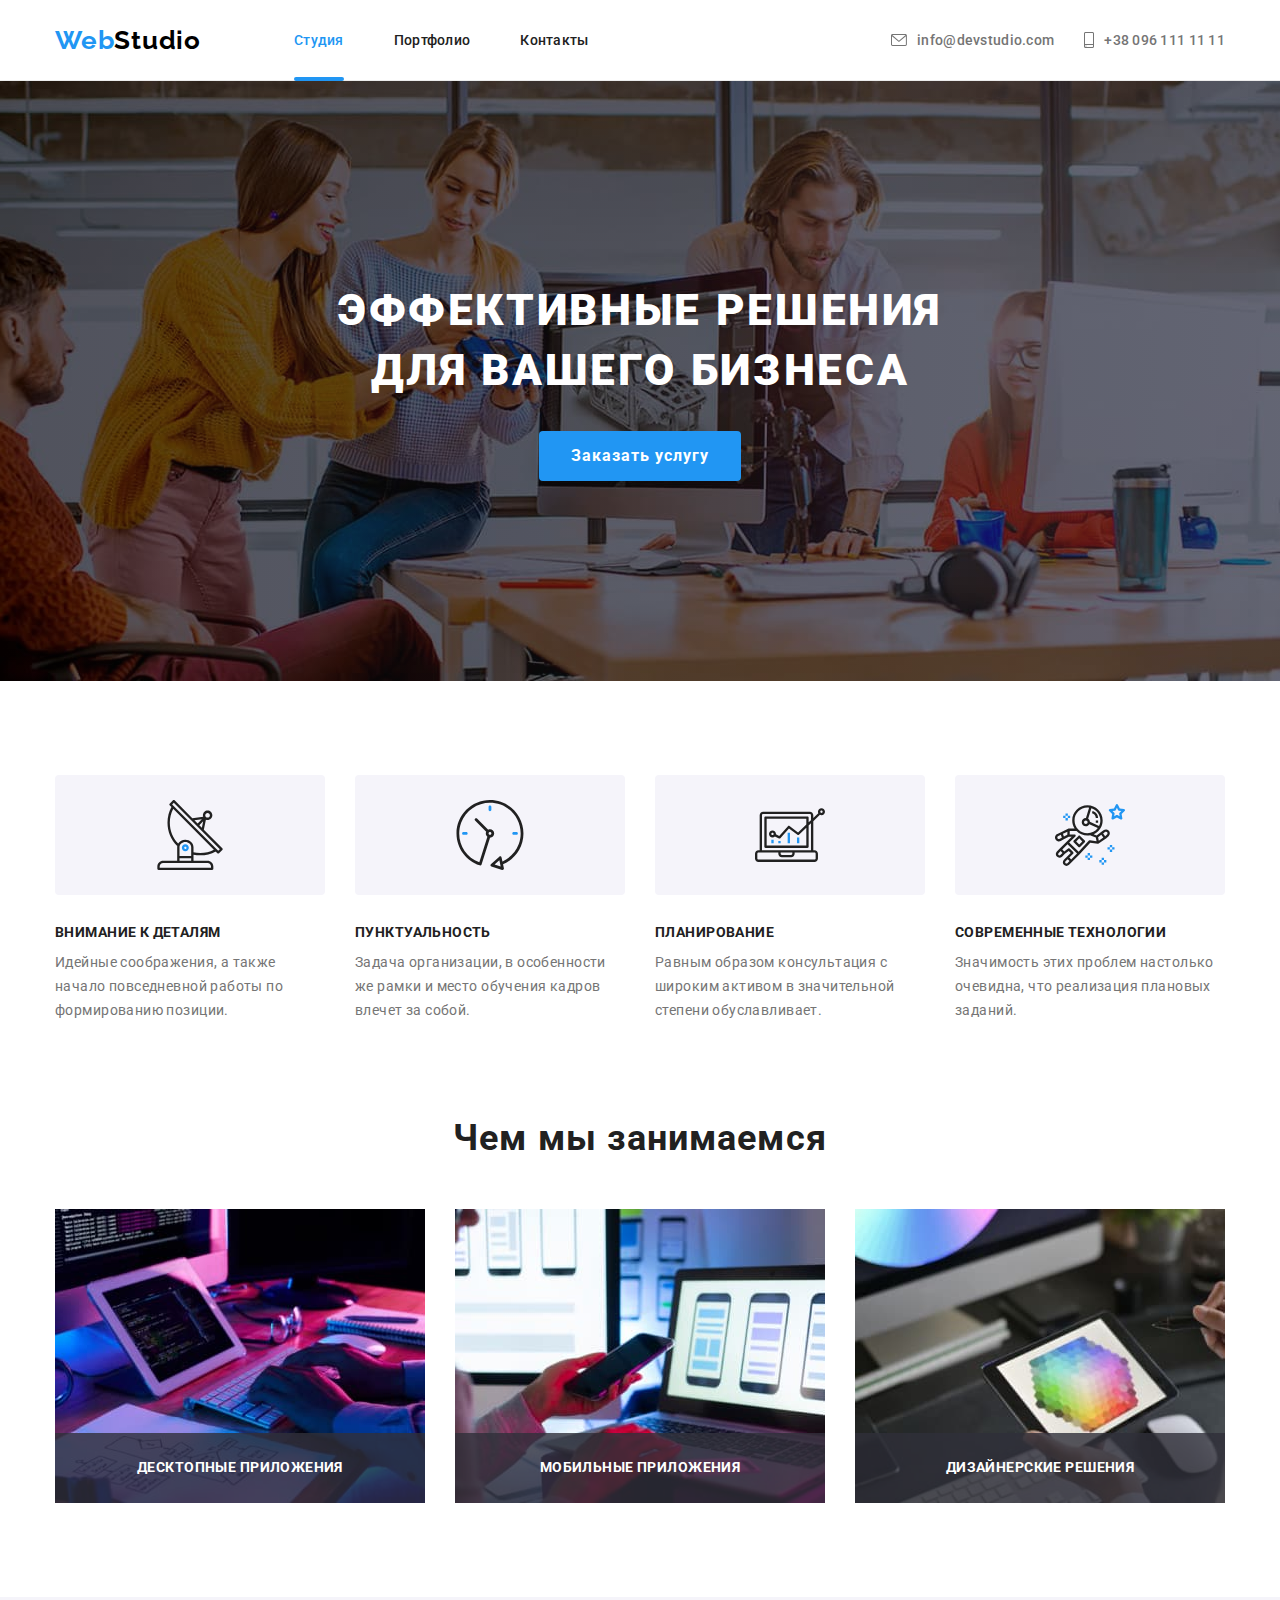
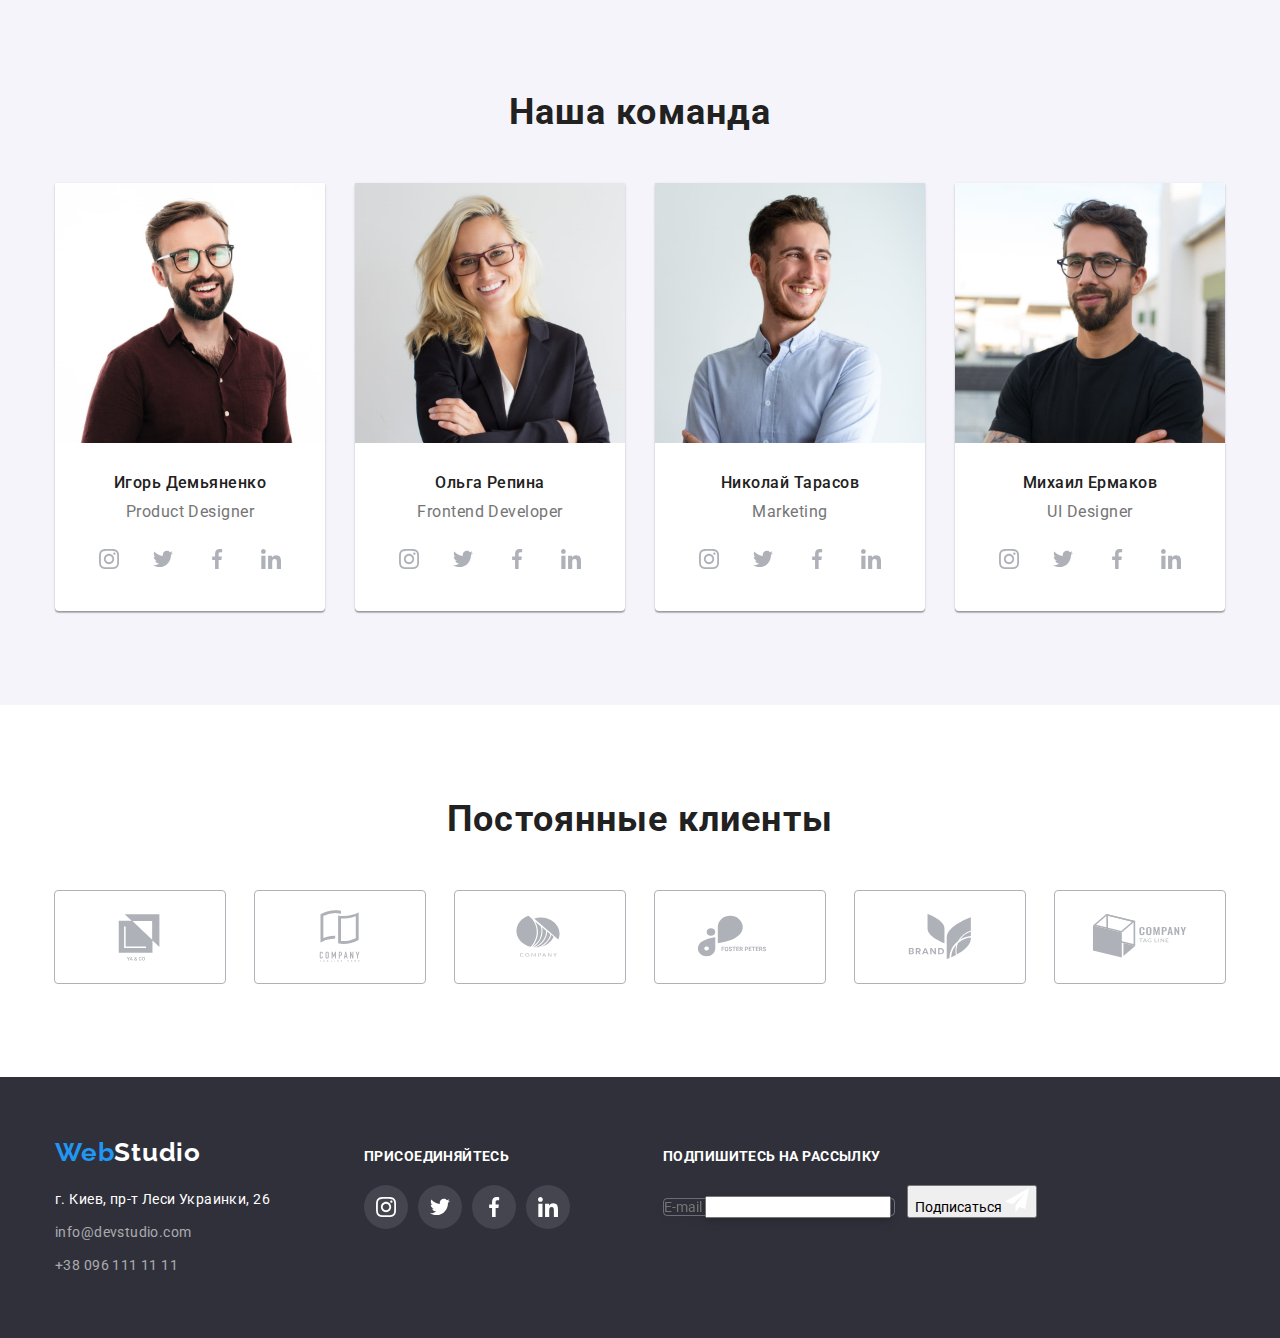
==== index.html @ fa94c060 "modal form 1" ====
<!DOCTYPE html>
<html lang="ru">
<head>
    <meta charset="UTF-8">
    <meta http-equiv="X-UA-Compatible" content="IE=edge">
    <meta name="viewport" content="width=device-width, initial-scale=1.0">
    <!-- Сначала нормализатор -->
    <link rel="stylesheet" href="https://cdnjs.cloudflare.com/ajax/libs/modern-normalize/1.0.0/modern-normalize.min.css" />
    <link rel="preconnect" href="https://fonts.googleapis.com">
    <link rel="preconnect" href="https://fonts.gstatic.com" crossorigin>
    <link href="https://fonts.googleapis.com/css2?family=Raleway:wght@700&family=Roboto:wght@400;500;700;900&display=swap"
        rel="stylesheet">
    <link rel="stylesheet" href="./css/styles.css">
    <title> Web studio</title>
</head>
<body>
    <!--шапка сайта-->
    <header class="header" >
        <div class="container">
        <nav class="site-nav">
            <a href="./index.html" class="logo"
            target="_blank" rel="noopener noreferrer">
                <span class="accent">Web</span>Studio
            </a>

            <ul class="nav-list">
                <li class="item">
                    <a href="./index.html" class="link current">Студия</a>
                </li>
                <li class="item">
                    <a  href="./portfolio.html" class="link">Портфолио</a>
                </li>
                <li class="item">
                    <a  href="" class="link">Контакты</a>
                </li>
            </ul>
        </nav>

        <ul class="nav-address">
            <li class="nav-address-item">
                <svg class="nav-address-icon" width="16" height="12">
                    <use href="./images/symbol-defs.svg#icon-envelope"></use>
                </svg>
                <a href="mailto:info@devstudio.com" class="link envelope ">
                    
                    info@devstudio.com</a>
            </li> 
            <li class="nav-address-item ">
                <svg class="nav-address-icon" width="10" height="16">
                    <use href="./images/symbol-defs.svg#icon-smartphone"></use>
                </svg>
                <a href="tel:+380961111111" class="link smartphone">
                    
                    +38 096 111 11 11</a>
            </li>
        </ul>
        </div>

    </header>
    <main>
        <!-- Герой -->
        <section class="hero">
            <div class="container">
              <h1 class="hero-title">Эффективные решения для вашего бизнеса</h1>
              <button class="btn " data-modal-open type="button" >Заказать услугу</button>
              
            </div>
        </section>
        <!-- Преимущества section Features-->
        <section class="section">
            <div class="container">
            <h2 class="hidden">Особенности</h2>
            <ul class="feature-list ">
                <li class="feature-item">
                    <div class="feature-item-rectangle">
                        <svg class="feature-item-icon" width="70" height="70">
                            <use   href="./images/symbol-defs.svg#icon-antenna"></use>
                        </svg>
                    </div>
                    <h3 class="title">Внимание к деталям</h3>
                    <p  class="text">Идейные соображения, а также начало повседневной работы по формированию позиции.</p>
                </li>
                <li class="feature-item">
                    <div class="feature-item-rectangle">
                        <svg class="feature-item-icon" width="70" height="70">
                        <use href="./images/symbol-defs.svg#icon-clock"></use>
                    </svg>
                    </div>
                    <h3 class="title">Пунктуальность</h3>
                    <p class="text">Задача организации, в особенности же рамки и место обучения кадров влечет за собой.</p>
                </li>
                <li class="feature-item">
                    <div class="feature-item-rectangle">
                        <svg class="feature-item-icon" width="70" height="70">
                        <use href="./images/symbol-defs.svg#icon-diagram"></use>
                    </svg>
                    </div>
                    <h3 class="title">Планирование</h3>
                    <p class="text">Равным образом консультация с широким активом в значительной степени обуславливает.</p>
                </li>
                <li class="feature-item">
                    <div class="feature-item-rectangle">
                        <svg class="feature-item-icon" width="70" height="70">
                        <use href="./images/symbol-defs.svg#icon-astronaut"></use>
                    </svg>
                    </div>
                    <h3 class="title">Современные технологии</h3>
                    <p class="text">Значимость этих проблем настолько очевидна, что реализация плановых заданий.</p>
                </li>
            </ul>
            </div>
           </section> 

        <section class="section projects">
            <div class="container">
            <h2 class="section-title">Чем мы занимаемся</h2>
            <ul class="projects-list">
                
                <li class="projects-item">
                    <div class="thumb">

                        <img 
                        src="./images/desk-office.jpg"
                        width="370"
                        height="294"
                        alt="Программист, работающий за своим компьютером">
                        <p class="label">Десктопные приложения</p>
                    </div>
                </li>
                <li class="projects-item">
                    <div class="thumb">
                        <img 
                        src="./images/web-ui-designers.jpg" 
                        width="370" 
                        height="294"
                        alt="Разработка интерфейся для мобильных телефонов">
                        <p class="label">Мобильные приложения</p>
                    </div>
                </li>
                <li class="projects-item">
                    <div class="thumb">
                        <img 
                        src="./images/graphic-tablet.jpg" 
                        width="370" 
                        height="294"
                        alt="Веб дизайнер с графическим планшетом">
                        <p class="label">Дизайнерские решения</p>
                    </div>

                </li>
            </ul>
            </div>
        </section>
        <!--Команда section Team-->
        <section class="section-team section">
            <div class="container">
            <h2 class="section-title">Наша команда</h2>
            <ul class="team-list">
                <li class="team-card">
                    <img 
                    class="card-img"
                    src="./images/product-designer.jpg" 
                    width="270" 
                    alt="Игорь Демьяненко Product Designer">
                    <div class="card-description">
                        <h3 class="card-name">Игорь Демьяненко</h3>
                        <p class="text" lang="en">Product Designer</p>
                        <ul class="team-social-list">
                            <li class="team-social-item">
                                <a class="team-social-link" href="">
                                    <svg class="team-social-icon" width="20" height="20">
                                        <use href="./images/symbol-defs.svg#icon-instagram"></use>
                                    </svg>
                                </a>
                            </li>
                            <li class="team-social-item">
                                <a class="team-social-link" href="">
                                    <svg class="team-social-icon" width="20" height="20">
                                        <use href="./images/symbol-defs.svg#icon-twitter"></use>
                                    </svg>
                                </a>
                            </li>
                            <li class="team-social-item">
                                <a class="team-social-link" href="">
                                    <svg class="team-social-icon" width="20" height="20">
                                        <use href="./images/symbol-defs.svg#icon-facebook"></use>
                                    </svg>
                                </a>
                            </li>
                            <li class="team-social-item">
                                <a class="team-social-link" href="">
                                    <svg class="team-social-icon" width="20" height="20">
                                        <use href="./images/symbol-defs.svg#icon-linkedin"></use>
                                    </svg>
                                </a>
                            </li>
                        </ul>
                    </div>
                </li>
                <li class="team-card">
                    <img 
                    class="card-img"
                    src="./images/frontend-developer.jpg" 
                    width="270" 
                    alt="Ольга Репина Frontend Developer">
                    <div class="card-description">
                        <h3 class="card-name">Ольга Репина</h3>
                        <p class="text" lang="en">Frontend Developer</p>
                        <ul class="team-social-list">
                            <li class="team-social-item">
                                <a class="team-social-link" href="">
                                    <svg class="team-social-icon" width="20" height="20">
                                        <use href="./images/symbol-defs.svg#icon-instagram"></use>
                                    </svg>
                                </a>
                            </li>
                            <li class="team-social-item">
                                <a class="team-social-link" href="">
                                    <svg class="team-social-icon" width="20" height="20">
                                        <use href="./images/symbol-defs.svg#icon-twitter"></use>
                                    </svg>
                                </a>
                            </li>
                            <li class="team-social-item">
                                <a class="team-social-link" href="">
                                    <svg class="team-social-icon" width="20" height="20">
                                        <use href="./images/symbol-defs.svg#icon-facebook"></use>
                                    </svg>
                                </a>
                            </li>
                            <li class="team-social-item">
                                <a class="team-social-link" href="">
                                    <svg class="team-social-icon" width="20" height="20">
                                        <use href="./images/symbol-defs.svg#icon-linkedin"></use>
                                    </svg>
                                </a>
                            </li>
                        </ul>
                    </div>
                </li>
                <li class="team-card">
                    <img 
                    class="card-img"
                    src="./images/marketing.jpg" 
                    width="270" 
                    alt="Николай Тарасов Marketing">
                    <div class="card-description">
                         <h3 class="card-name">Николай Тарасов</h3>
                         <p class="text" lang="en">Marketing</p>
                    
                        <ul class="team-social-list">
                            <li class="team-social-item">
                                <a class="team-social-link" href="">
                                    <svg class="team-social-icon" width="20" height="20">
                                        <use href="./images/symbol-defs.svg#icon-instagram"></use>
                                    </svg>
                                </a>
                            </li>
                            <li class="team-social-item">
                                <a class="team-social-link" href="">
                                    <svg class="team-social-icon" width="20" height="20">
                                        <use href="./images/symbol-defs.svg#icon-twitter"></use>
                                    </svg>
                                </a>
                            </li>
                            <li class="team-social-item">
                                <a class="team-social-link" href="">
                                    <svg class="team-social-icon" width="20" height="20">
                                        <use href="./images/symbol-defs.svg#icon-facebook"></use>
                                    </svg>
                                </a>
                            </li>
                            <li class="team-social-item">
                                <a class="team-social-link" href="">
                                    <svg class="team-social-icon" width="20" height="20">
                                        <use href="./images/symbol-defs.svg#icon-linkedin"></use>
                                    </svg>
                                </a>
                            </li>
                        </ul>
                    </div>
                </li>
                
                <li class="team-card">
                    <img
                    class="card-img" 
                    src="./images/ui-designer.jpg" 
                    width="270" 
                    alt="Михаил Ермаков UI Designer">
                    <div class="card-description">
                        <h3 class="card-name">Михаил Ермаков</h3>
                        <p class="text" lang="en">UI Designer</p>
                    
                        <ul class="team-social-list">
                            <li class="team-social-item">
                                <a class="team-social-link" href="">
                                    <svg class="team-social-icon" width="20" height="20">
                                        <use href="./images/symbol-defs.svg#icon-instagram"></use>
                                    </svg>
                                </a>
                            </li>
                            <li class="team-social-item">
                                <a class="team-social-link" href="">
                                    <svg class="team-social-icon" width="20" height="20">
                                        <use href="./images/symbol-defs.svg#icon-twitter"></use>
                                    </svg>
                                </a>
                            </li>
                            <li class="team-social-item">
                                <a class="team-social-link" href="">
                                    <svg class="team-social-icon" width="20" height="20">
                                        <use href="./images/symbol-defs.svg#icon-facebook"></use>
                                    </svg>
                                </a>
                            </li>
                            <li class="team-social-item">
                                <a class="team-social-link" href="">
                                    <svg class="team-social-icon" width="20" height="20">
                                        <use href="./images/symbol-defs.svg#icon-linkedin"></use>
                                    </svg>
                                </a>
                            </li>
                        </ul>
                    </div>
                </li>   
            </ul>
        </div>
        </section>
        <section class="section customer">
            <div class="conteiner">
                <h2 class="customer-title">Постоянные клиенты</h2>
                <ul class="customer-list">
                    <li class="customer-item">
                        <a class="customer-item-link" href="">
                            <svg class="team-social-icon" width="106" height="60">
                                <use href="./images/symbol-defs.svg#icon-client1logo"></use>
                            </svg>
                        </a>
                    </li>
                    <li class="customer-item">
                        <a class="customer-item-link" href="">
                            <svg class="team-social-icon" width="106" height="60">
                                <use href="./images/symbol-defs.svg#icon-client2logo"></use>
                            </svg>
                        </a>
                    </li>
                    <li class="customer-item">
                        <a class="customer-item-link" href="">
                            <svg class="team-social-icon" width="106" height="60">
                                <use href="./images/symbol-defs.svg#icon-client3logo"></use>
                            </svg>
                        </a>
                    </li>
                    <li class="customer-item">
                        <a class="customer-item-link" href="">
                            <svg class="team-social-icon" width="106" height="60">
                                <use href="./images/symbol-defs.svg#icon-client4logo"></use>
                            </svg>
                        </a>
                    </li>
                    <li class="customer-item">
                        <a class="customer-item-link" href="">
                            <svg class="team-social-icon" width="106" height="60">
                                <use href="./images/symbol-defs.svg#icon-client5logo"></use>
                            </svg>
                        </a>
                    </li>
                    <li class="customer-item">
                        <a class="customer-item-link" href="">
                            <svg class="team-social-icon" width="106" height="60">
                                <use href="./images/symbol-defs.svg#icon-client6logo"></use>
                            </svg>
                        </a>
                    </li>
                </ul>
            </div>
        </section>

    </main>
    <!--Подвал -->
    <footer>
        <div class="container">
            <div class="address-footer">
                <a class="logo" href="./index.html" target="_blank" rel="noopener noreferrer">
                <span class="accent">Web</span>Studio
                </a>
                <address>
                <ul class="address-list ">
                    <li class="address-item">
                        <p> г. Киев, пр-т Леси Украинки, 26</p>
                    </li>
                    <li class="address-item">
                        <a class="link" href="mailto:info@devstudio.com">info@devstudio.com</a>
                    <li class="address-item">
                        <a class="link" href="tel:+380961111111">+38 096 111 11 11</a>
                    </li>
                </ul>
                </address>
             </div>

            <div class="social-footer">
                <p class="social-footer-title" >Присоединяйтесь</p>
                <ul class="footer-social-list">
                    <li class="footer-social-item">
                        <a class="footer-social-link" href="">
                            <svg class="footer-social-icon" width="20" height="20">
                                <use href="./images/symbol-defs.svg#icon-instagram"></use>
                            </svg>
                        </a>
                    </li>
                    <li class="footer-social-item">
                        <a class="footer-social-link" href="">
                            <svg class="footer-social-icon" width="20" height="20">
                                <use href="./images/symbol-defs.svg#icon-twitter"></use>
                            </svg>
                        </a>
                    </li>
                    <li class="footer-social-item">
                        <a class="footer-social-link" href="">
                            <svg class="footer-social-icon" width="20" height="20">
                                <use href="./images/symbol-defs.svg#icon-facebook"></use>
                            </svg>
                        </a>
                    </li>
                    <li class="footer-social-item">
                        <a class="footer-social-link" href="">
                            <svg class="footer-social-icon" width="20" height="20">
                                <use href="./images/symbol-defs.svg#icon-linkedin"></use>
                            </svg>
                        </a>
                    </li>
                </ul>
            </div>
            <div class="form-footer">
                <p class="social-footer-title">Подпишитесь на рассылку</p>
                <form name="email-send-form" action="" class="email-input" autocomplete="on">
                   
                    <!-- <label for="user_email" class="footer-email">E-mail</label>
                    <input type="email" name="email" id="user_email" /> -->
                    
                    <label class="footer-email">
                        E-mail
                        <input type="email" name="email" />
                    </label>
                    <button clas="btn-email-send" type="submit">Подписаться
                        <svg class="footer-form-icon" width="24" height="24">
                            <use href="./images/symbol-defs.svg#icon-send"></use>
                        </svg>
                    </button>
                </form>
            
            </div>

        </div>
    </footer>
    <!--модальне вікно-->
    <div class="backdrop is-hidden" data-modal>
        <div class="modal modal-service">
            <h2 class="modal-title">Оставьте свои данные, мы вам перезвоним</h2>
            <form name="order-service" class="order-service" action="">
                <div class="group" >
                        <label for="user-name">Имя</label>
                        <input type="text" name="username" autofocus id="user-name" />
                       
                        <label for="user-tel">Телефон</label>
                        <input type="tel" name="tel" id="user-tel" />

                        <label for="user-email">Почта</label>
                        <input type="email" name="email" id="user-email" />
                </div>
                        <label for="user-feedback">Комментарий</label>
                        <textarea class="comment" name="feedback" id="user-feedback" rows="5" placeholder="Введите текст"></textarea>
                        
                        <div class="choice">
                            <label>
                                <input type="checkbox" name="check" >
                            </label>
                            <legend>Соглашаюсь с рассылкой и принимаю
                                <a href="#" target="_balnk">Условия договора</a>
                            </legend>
                        </div>

                        <button type="submit" class="btn-submit ">Отправить</button>
                


            </form>
    
            <button class="close" data-modal-close type="button">
                <svg class="modal-icon" width="18" height="18">
                    <use href="./images/symbol-defs.svg#icon-close-modal"></use>
                </svg>
            </button>
        </div>
    </div>
<!-- Ставим перед закрывающим тегом body -->
<script src="./js/modal.js"></script>
</body>
</html>
---- css/styles.css ----
:root {
  --accent-color: #2196f3;
  --text-color-p: #757575; /*text color */
  --text-color-h: #212121; /*header color */
  --text-color-logo: #000000;
  --text-color-hover: #ffffff;
  --text-color-logo-footer: #ffffff;
  --bg-color-main: #ffffff; /*background-color section  */
  --bg-color-card: #ffffff;
  --bg-color-header: #ffffff;
  --bg-overlay-accent: rgba(33, 150, 243, 0.9);
  --hero-title-color: #ffffff;
  --btn-text-color: #ffffff;
  --social-color-hover: #ffffff;
  --social-color: #afb1b8;
  --bg-color-hero: #2f303a; /*background-color section-hero  */
  --bg-color-footer: #2f303a;
  --line-color: #ececec; /* line-color header(top)*/
  --bg-section-team: #f5f4fa; /*background-color section-team */
  --link-color-address: rgba(255, 255, 255, 0.6);
  --p-color-address: #ffffff;
  --bg-hover-button: #188ce8;
  --bg-social-icon-footer: rgba(255, 255, 255, 0.1);
}
html {
  box-sizing: border-box;
}
*,
*::before,
*::after {
  box-sizing: inherit;
}
/* Убираем  маркеры */
ul,
ol {
  list-style: none;
}

/* Убираем внешние, внутренние отступы */
body,
h1,
h2,
h3,
h4,
p,
ul,
ol,
li,
figure,
figcaption,
blockquote,
customer-item-link dl,
dd {
  margin: 0;
  padding: 0;
}
/* Упрощаем работу с изображениями */
img {
  display: block;
  max-width: 100%;
  height: auto;
}
body {
  font-family: 'Roboto', sans-serif;
  font-size: 14px;
  line-height: 1.17;
  color: var(--text-color-p);
  background-color: var(--bg-color-main);
}
.container {
  /* outline: 1px solid tomato; */
  width: 1200px; /* 1170+ 15+15*/
  padding: 0 15px;
  margin: 0 auto;
  text-align: center;
}

.link,
.logo {
  text-decoration: none;
}
/* header */
.header {
  width: 100%;
  /* position: fixed;
  z-index: 1; */
  background-color: var(--bg-color-header);
  border-bottom: 1px solid var(--line-color);
}
.header > .container {
  display: flex;
}
/* site nav */
.site-nav {
  display: flex;
  align-items: center;
  justify-content: flex-start;
}
/* main {
  padding-top: 80.38px;
} */
.logo {
  margin-right: 93px;
  font-family: 'Raleway', sans-serif;
  font-weight: 700;
  font-size: 26px;
  line-height: 1.19; /* 31px/26px =1.19 */
  color: var(--text-color-logo);
  /* identical to box height */
  letter-spacing: 0.03em;
}
.logo .accent {
  color: var(--accent-color);
}

.site-nav .link:hover,
.site-nav .link:focus,
.address-item .link:hover,
.address-item .link:focus {
  color: var(--accent-color);
}
.nav-list,
.nav-address {
  display: flex;
}
.nav-list .item {
  margin-right: 50px;
}
.nav-list .item:last-child {
  margin-right: 0;
}
.nav-list .link {
  display: block;
  padding-top: 32px;
  padding-bottom: 32px;
  color: var(--text-color-h);

  font-weight: 500;
  /* font-size: 14px; */
  /* line-height: 1.17; 16.41px/14px =1.17 */
  letter-spacing: 0.02em;
  transition-property: color;
  transition-duration: 250ms;
  transition-timing-function: cubic-bezier(0.4, 0, 0.2, 1);
}
.nav-list .current {
  color: var(--accent-color);
}
.nav-list .item {
  position: relative;
}

.link.current::after,
.nav-list .link::after,
.nav-address-item::after {
  position: absolute;
  content: '';
  bottom: -1px;
  left: 0;
  width: 100%;
  height: 4px;
  background-color: var(--accent-color);
  border-radius: 2px;
  transition: background-color 250ms cubic-bezier(0.4, 0, 0.2, 1),
    opacity 250ms cubic-bezier(0.4, 0, 0.2, 1);
}

.nav-list .link::after,
.nav-address-item::after {
  opacity: 0;
  transform: scale(0);
  transition: transform 250ms cubic-bezier(0.4, 0, 0.2, 1);
}

.link.current::after {
  opacity: 1;
  transform: scale(1);
}
.nav-list .link:hover::after,
.nav-list .link:focus::after,
.nav-address-item:hover::after,
.nav-address-item:focus::after {
  opacity: 1;
  transform: scale(1);
}
.nav-address {
  margin-left: auto;
}
.nav-address-item + .nav-address-item {
  margin-left: 30px;
}

.nav-address-item {
  position: relative;
  display: flex;
  justify-content: center;
  align-items: center;
  padding-top: 32px;
  padding-bottom: 32px;
  color: var(--text-color-p);
  font-weight: 500;
  letter-spacing: 0.02em;
  fill: var(--link-color-address);
}
.nav-address-item .link {
  color: inherit;
  transition: color 250ms cubic-bezier(0.4, 0, 0.2, 1);
}

.nav-address-item:hover .link,
.nav-address-item:focus .link,
.nav-address-item:hover .nav-address-icon,
.nav-address-item:focus .nav-address-icon {
  color: var(--accent-color);
  fill: var(--accent-color);
}
.nav-address-icon {
  margin-right: 10px;
  fill: currentColor;
}

/* section Hero */
.hero {
  max-width: 1600px;
  height: 600px;
  margin: 0 auto;
  padding-top: 200px;
  padding-bottom: 200px;
  background-color: var(--bg-color-hero);
  background-image: linear-gradient(to right, rgba(0, 0, 0, 0.4) 0%, rgba(47, 48, 58, 0.4) 100%),
    url(./../images/img_hero.jpg);
  background-size: cover, cover;
  background-position: center, center;
  background-repeat: no-repeat, no-repeat;
  text-align: center;
}

.hero-title {
  margin: 0 auto;
  width: 696px;
  color: var(--hero-title-color);
  font-weight: 900;
  font-size: 44px;
  line-height: 1.36; /* 60px/44px =1.36 */

  letter-spacing: 0.06em;
  text-transform: uppercase;
}

.hero .btn {
  margin-top: 30px;
  padding: 10px 32px;
  color: var(--btn-text-color);
  background-color: var(--accent-color);

  font-weight: 700;
  font-size: 16px;
  line-height: 1.88;
  /* identical to box height, or 188% = 30px/16px */

  align-items: center;
  text-align: center;
  letter-spacing: 0.06em;

  border: 1px solid transparent; /* прозрачная рамка*/
  border-radius: 4px;
  border: none;

  cursor: pointer;

  transition: background-color 250ms cubic-bezier(0.4, 0, 0.2, 1);
}
.hero .btn:hover,
.hero .btn:focus {
  background-color: var(--bg-hover-button);
}
/* section Features */
.section {
  padding: 94px 0;
  margin-top: 0;
}
.hidden {
  position: absolute;
  width: 1px;
  height: 1px;
  margin: -1px;
  border: 0;
  padding: 0;
  white-space: nowrap;
  clip-path: inset(100%);
  clip: rect(0 0 0 0);
  overflow: hidden;
}
.feature-list {
  display: flex;
  flex-wrap: wrap;
}
.feature-list .feature-item {
  width: 270px;
  text-align: left;
}
.feature-list .feature-item + .feature-item {
  margin-left: 30px;
}
.feature-item-rectangle {
  width: 270px;
  height: 120px;
  margin-bottom: 30px;
  display: flex;
  justify-content: center;
  align-items: center;
  fill: var(--text-color-h);
  background-color: var(--bg-section-team);
  border-radius: 4px;
}
.feature-item-icon {
  width: 70px;
  height: 70px;
}

.feature-item .title {
  margin-bottom: 10px;
  font-weight: 700;
  font-size: 14px;
  line-height: 1.14;
  letter-spacing: 0.03em;
  text-transform: uppercase;
  color: var(--text-color-h);
}
.feature-item .text {
  font-weight: 400;
  line-height: 1.71;
  /* or 171% = 24px/14px*/
  letter-spacing: 0.03em;
}
/* section Projects */
.projects {
  padding-top: 0;
}
.section-title {
  margin-top: 0;
  margin-bottom: 50px;
  color: var(--text-color-h);
  font-weight: 700;
  font-size: 36px;
  line-height: 1.17; /* or 117% = 42px/36px*/
  text-align: center;
  letter-spacing: 0.03em;
}
.projects-list {
  display: flex;
  flex-wrap: nowrap;
}
.projects-item + .projects-item {
  margin-left: 30px;
}
.thumb {
  position: relative;
  box-sizing: border-box;

  width: 370px;
  height: 294px;
}
.thumb img {
  object-fit: cover;
}
.thumb > .label {
  position: absolute;
  bottom: 0;
  left: 0;
  margin: 0;
  display: flex;
  align-items: center;
  justify-content: center;

  min-width: 100%;
  min-height: 70px;

  font-style: normal;
  font-weight: 700;
  font-size: 14px;
  line-height: 1.14;
  text-align: center;
  letter-spacing: 0.03em;
  text-transform: uppercase;
  color: var(--text-color-hover);
  background: rgba(47, 48, 58, 0.8);
  box-sizing: border-box;
}
/* section Team */
.section-team {
  background-color: var(--bg-section-team);
}
/* .section-team .section-title {
} */
.team-list {
  display: flex;
  flex-wrap: wrap;
}
.team-card {
  background-color: var(--bg-color-card);
  box-shadow: 0px 1px 3px rgba(0, 0, 0, 0.12), 0px 1px 1px rgba(0, 0, 0, 0.14),
    0px 2px 1px rgba(0, 0, 0, 0.2);
  border-radius: 0px 0px 4px 4px;
}
.team-list .team-card + .team-card {
  margin-left: 30px;
}
.card-description {
  padding: 30px 0;
}

.card-name {
  margin-bottom: 10px;
  color: var(--text-color-h);
  font-weight: 500;
  font-size: 16px;
  line-height: 1.19; /*19px/16px= 1.19*/
  /* identical to box height */
  text-align: center;
  letter-spacing: 0.03em;
}
.team-card .text {
  margin-bottom: 16px;
  font-size: 16px;
  line-height: 1.19; /*19px/16px= 1.19*/
  /* identical to box height */
  text-align: center;
  letter-spacing: 0.03em;
}
.team-social-list {
  display: flex;
  justify-content: center;
  align-items: center;
}

.team-social-item + .team-social-item {
  margin-left: 10px;
}
.team-social-link {
  width: 44px;
  height: 44px;
  display: flex;
  justify-content: center;
  align-items: center;
  border-radius: 50%;
  background-color: transparent;
  fill: var(--social-color);
  transition: color 250ms cubic-bezier(0.4, 0, 0.2, 1), fill 250ms cubic-bezier(0.4, 0, 0.2, 1),
    background-color 250ms cubic-bezier(0.4, 0, 0.2, 1);
}
.team-social-link:hover,
.team-social-link:focus {
  background-color: var(--accent-color);
  fill: var(--social-color-hover);
}
/* section customer */
.customer .container {
  padding: 94px 0;
}
.customer-title {
  margin-bottom: 50px;
  color: var(--text-color-h);
  font-weight: 700;
  font-size: 36px;
  line-height: 1.16;
  text-align: center;
  letter-spacing: 0.03em;
}
.customer-list {
  display: flex;
  flex-wrap: nowrap;
  justify-content: center;
}
.customer-item {
  width: 170px;
  height: 92px;
  display: flex;
  justify-content: center;
  align-items: center;
}
.customer-item + .customer-item {
  margin-left: 30px;
}
.customer-item-link {
  padding: 16px 32px;
  display: flex;
  text-decoration: none;
  color: var(--social-color);
  fill: var(--social-color);
  border: 1px solid var(--social-color);
  box-sizing: border-box;
  border-radius: 4px;
  transition: color 250ms cubic-bezier(0.4, 0, 0.2, 1), fill 250ms cubic-bezier(0.4, 0, 0.2, 1),
    border-color 250ms cubic-bezier(0.4, 0, 0.2, 1);
}
.customer-item-icon {
  width: 106px;
  height: 60px;
}

.customer-item-link:hover,
.customer-item-link:focus {
  color: var(--accent-color);
  fill: var(--accent-color);
  border: 1px solid var(--accent-color);
  box-sizing: border-box;
}

/* Footer */
footer {
  padding: 60px 0;
  background-color: var(--bg-color-footer);
}
footer .container {
  display: flex;
  text-align: left;
  align-items: baseline;
}
.address-footer {
  margin-right: 70px;
}
footer .logo {
  display: inline-block;
  margin-bottom: 20px;
  color: var(--text-color-logo-footer);
  font-size: 26px;
  line-height: 1.19;
}
.address-item p {
  margin: 0;
}
.address-list .address-item + .address-item {
  margin-top: 9px;
}
.address-item {
  color: var(--p-color-address);
  font-style: normal;
  line-height: 1.71;
  /* or 171% =24px/14px */
  letter-spacing: 0.03em;
}

.address-item .link {
  color: var(--link-color-address);
  transition: color 250ms cubic-bezier(0.4, 0, 0.2, 1);
}
.social-footer {
  margin-right: 93px;
}
.social-footer-title {
  margin-bottom: 20px;
  font-weight: 700;
  font-size: 14px;
  line-height: 1.14;
  letter-spacing: 0.03em;
  text-transform: uppercase;

  color: var(--text-color-logo-footer);
}
.footer-social-list {
  display: flex;
  justify-content: center;
  align-items: center;
}

.footer-social-item + .footer-social-item {
  margin-left: 10px;
}
.footer-social-link {
  width: 44px;
  height: 44px;
  display: flex;
  justify-content: center;
  align-items: center;
  border-radius: 50%;
  background-color: var(--bg-social-icon-footer);
  fill: var(--text-color-logo-footer);
  transition: background-color 250ms cubic-bezier(0.4, 0, 0.2, 1),
    fill 250ms cubic-bezier(0.4, 0, 0.2, 1);
}

.footer-social-link:hover,
.footer-social-link:focus {
  background-color: var(--accent-color);
  fill: var(--social-color-hover);
}

.footer-email {
  padding: 15px auto 15px 16px;
  margin-right: 12px;
  border: 1px solid rgba(255, 255, 255, 0.3);
  box-sizing: border-box;
  filter: drop-shadow(0px 4px 4px rgba(0, 0, 0, 0.15));
  border-radius: 4px;
}
.btn-email-send {
  padding: 10px auto;

  font-weight: 700;
  font-size: 16px;
  line-height: 30px;
  /* identical to box height, or 188% */

  display: flex;
  align-items: center;
  text-align: center;
  letter-spacing: 0.06em;

  color: var(--btn-text-color);
  background: var(--accent-color);
  box-shadow: 0px 4px 4px rgba(0, 0, 0, 0.15);
  border-radius: 4px;
}

/* section Portfolio */
.filter-list {
  display: flex;
  flex-wrap: wrap;
  flex-direction: row;
  margin-bottom: 50px;
  align-items: center;
  justify-content: center;
}
.filter-list .filter-item + .filter-item {
  margin-left: 8px;
}
.filter-item .btn {
  padding: 8px 22px;
  color: var(--text-color-h);
  background-color: var(--bg-section-team);
  font-weight: 500;
  font-size: 16px;
  line-height: 1.62;
  /* identical to box height, or 162%=26px/16px */
  text-align: center;
  letter-spacing: 0.03em;

  border: 1px solid transparent; /* прозрачная рамка*/
  border-radius: 4px;
  cursor: pointer;

  transition: background-color 250ms cubic-bezier(0.4, 0, 0.2, 1),
    color 250ms cubic-bezier(0.4, 0, 0.2, 1), box-shadow 250ms cubic-bezier(0.4, 0, 0.2, 1);
}
.filter-item .btn:hover,
.filter-item .btn:focus,
.filter-item .btn:active,
.filter-item .current-btn {
  color: var(--btn-text-color);
  background: var(--accent-color);
  /* shadow-middle */
  box-shadow: 0px 3px 1px rgba(0, 0, 0, 0.1), 0px 1px 2px rgba(0, 0, 0, 0.08),
    0px 2px 2px rgba(0, 0, 0, 0.12);
}

.portfolio-list {
  margin-top: 50px;
  display: flex;
  flex-wrap: wrap;
}
.portfolio-card {
  min-width: 370px;
  margin-right: 30px;
  margin-bottom: 30px;
  background-color: var(--bg-color-card);
}

.portfolio-card:nth-child(3n) {
  margin-right: 0;
}
.portfolio-card:nth-last-child(-n + 3) {
  margin-bottom: 0;
}
.portfolio-card .link {
  display: block;
  transition: box-shadow 250ms cubic-bezier(0.4, 0, 0.2, 1);
}
.portfolio-card .link:hover,
.portfolio-card .link:focus {
  box-shadow: 0px 1px 1px rgba(0, 0, 0, 0.12), 0px 4px 4px rgba(0, 0, 0, 0.06),
    1px 4px 6px rgba(0, 0, 0, 0.16);
}
.card-thumb img {
  display: block;
  min-width: 100%;
  height: auto;
  /* overflow: hidden; */
}
.card-thumb {
  position: relative;
  overflow: hidden;
}
.portfolio-card .link:hover .card-overlay,
.portfolio-card .link:focus .card-overlay {
  transform: translatey(0);
}
.card-overlay {
  position: absolute;
  display: flex;
  top: 0;
  left: 0;
  width: 100%;
  height: 100%;
  background-color: var(--bg-overlay-accent);
  transform: translatey(100%);
  transition: transform 250ms cubic-bezier(0.4, 0, 0.2, 1);
}
.text-overlay {
  padding: 63px 24px;
  font-size: 18px;
  line-height: 1.56;
  /* or 156% */
  letter-spacing: 0.03em;
  color: var(--text-color-hover);
  text-align: left;
}

.description {
  padding: 20px 24px;
  text-align: left;
  border: 1px solid rgba(238, 238, 238, 1);
  border-top: 0;
  box-sizing: border-box;
}
.portfolio-card .title {
  margin: 0;
  color: var(--text-color-h);
  font-weight: 700;
  font-size: 18px;
  line-height: 2;
  /* identical to box height, or 200% =36px/18px*/
  letter-spacing: 0.06em;
}
.portfolio-card .text {
  margin-top: 4px;
  margin-bottom: 0;
  color: var(--text-color-p);
  font-size: 16px;
  line-height: 1.88;
  /* identical to box height, or 188%=30px/16px */

  letter-spacing: 0.03em;
}
/* modal  */
.backdrop {
  position: fixed;
  z-index: 99;
  top: 0;
  left: 0;
  width: 100%;
  height: 100%;
  background-color: rgba(0, 0, 0, 0.2);
  transition: opacity 500ms visibility 500ms;
}
.is-hidden {
  /* патерн приховування єлементів */
  visibility: hidden;
  opacity: 0;
  pointer-events: none; /* не регистрирует на элементе событие*/
}
.modal {
  position: absolute;
  top: 50%;
  left: 50%;

  width: 528px;
  height: 581px;
  background-color: rgba(255, 255, 255, 1);
  box-shadow: 0px 2px 1px 0px rgba(0, 0, 0, 0.2);
  box-shadow: 0px 1px 1px 0px rgba(0, 0, 0, 0.14);
  box-shadow: 0px 1px 3px 0px rgba(0, 0, 0, 0.12);
  border-radius: 4px;

  transform: translate(-50%, -50%) scale(1) rotate(0deg);
  transition: transform 1000ms;
}
.backdrop.is-hidden .modal {
  transform: scale(0.5) rotate(180deg);
}

.close {
  position: absolute;
  margin: 8px;
  width: 30px;
  height: 30px;
  display: flex;
  justify-content: center;
  align-items: center;
  top: 0;
  right: 0;
  fill: var(--text-color-logo);
  background-color: var(--bg-color-main);
  border: 1px solid rgba(0, 0, 0, 0.1);
  border-radius: 50%;
  box-sizing: border-box;
}
.modal-icon {
  width: 18px;
  height: 18px;
  fill: var(--text-color-logo);
}
@keyframes transformModal {
  0% {
    transform: scale(0) rotate(0deg);
  }

  100% {
    transform: scale(1) rotate(360deg);
  }
}

.modal-service {
  padding: 40px;
  box-shadow: 0px 1px 3px rgba(0, 0, 0, 0.12), 0px 1px 1px rgba(0, 0, 0, 0.14),
    0px 2px 1px rgba(0, 0, 0, 0.2);
  border-radius: 4px;
}
.modal-title {
  margin-bottom: 12px;
  font-weight: 700;
  font-size: 20px;
  line-height: 23px;
  text-align: center;
  letter-spacing: 0.03em;

  color: var(--text-color-h);
}
.order-service {
  display: flex;
  flex-direction: column;
  margin-bottom: 10px;
  font-size: 12px;
  line-height: 1.17;
  /* identical to box height */

  letter-spacing: 0.01em;

  color: var(--text-color-p);
}
.group {
  display: flex;
  flex-direction: column;
  margin-bottom: 10px;
}
.modal-service label {
  margin-bottom: 4px;
}
.group input {
  height: 40px;
  margin-bottom: 10px;
  border: 1px solid rgba(33, 33, 33, 0.2);
  box-sizing: border-box;
  border-radius: 4px;
}
.comment {
  height: 120px;
  padding: 12px 16px;
  margin-bottom: 20px;
  border: 1px solid rgba(33, 33, 33, 0.2);
  box-sizing: border-box;
  border-radius: 4px;
}
.order-service legend {
  font-size: 14px;
  line-height: 1.71;
  /* identical to box height, or 171% */

  letter-spacing: 0.03em;
}
.choice {
  display: flex;
  justify-content: center;
  align-items: center;
  margin-bottom: 30px;
}
.choice label {
  margin: 0;
  margin-right: 8.38px;
}
.choice input[checkbox] {
  border: 1px solid var(--text-color-h);
  background-color: #212121;
}

.btn-submit {
  width: 200px;
  height: 50px;

  padding: 10px auto;
  margin: 0 auto;

  /* align-items: center;
  text-align: center; */

  font-weight: 700;
  font-size: 16px;
  line-height: 1.88;
  /* identical to box height, or 188% */

  letter-spacing: 0.06em;

  color: var(--btn-text-color);
  background: var(--accent-color);
  border: none;
  box-shadow: 0px 4px 4px rgba(0, 0, 0, 0.15);
  border-radius: 4px;
  cursor: pointer;

  transition: background-color 250ms cubic-bezier(0.4, 0, 0.2, 1);
}

.btn-submit:hover,
.btn-submit:focus {
  background: var(--bg-hover-button);
}
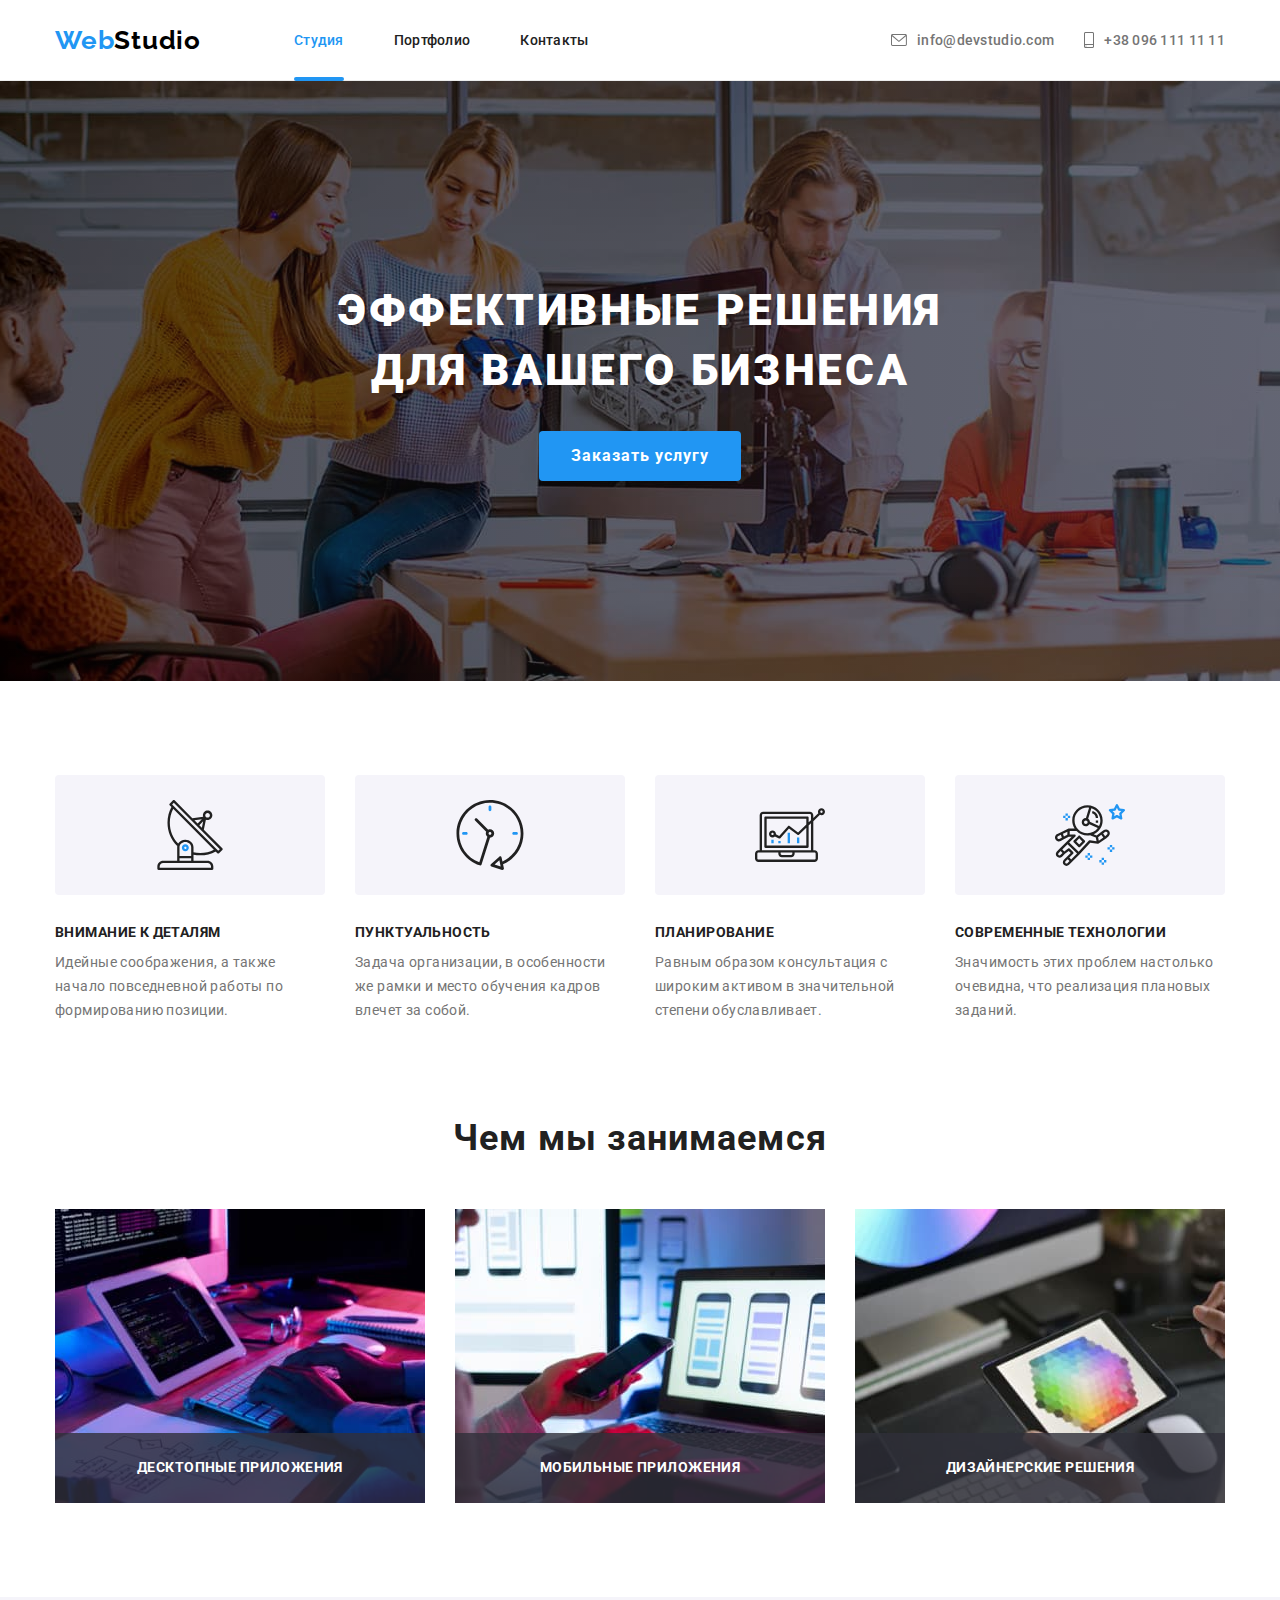
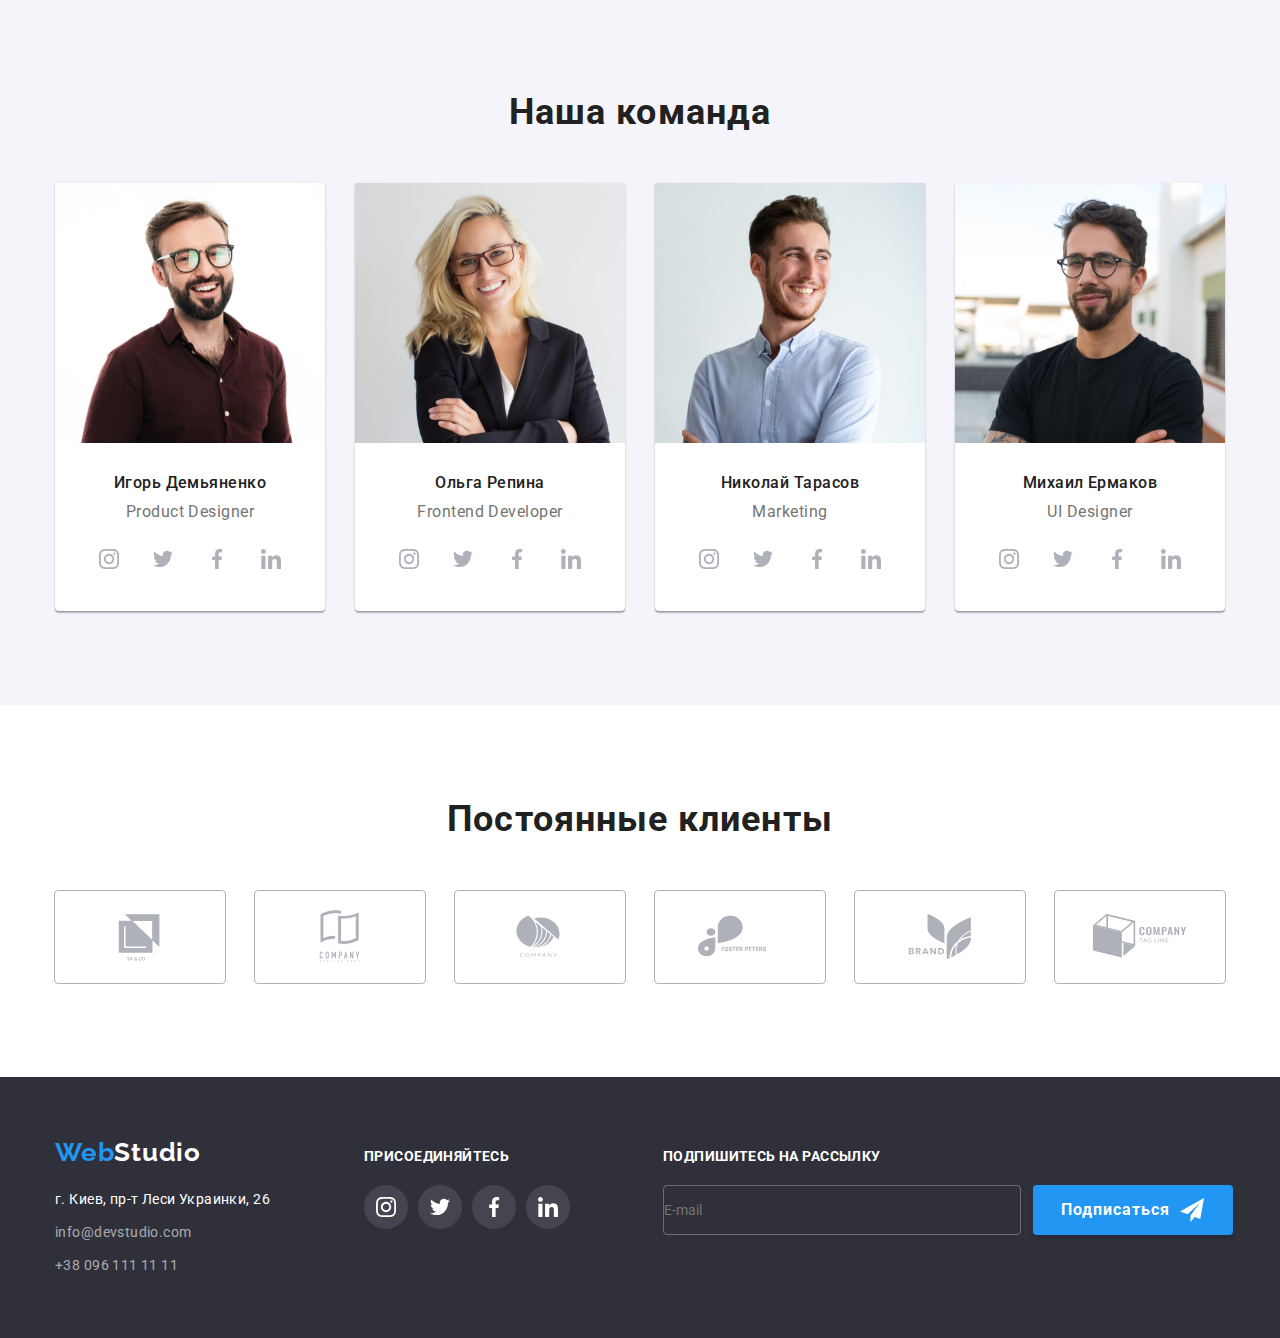
==== commit aac9b480: "update style" ====
--- a/index.html
+++ b/index.html
@@ -433,20 +433,23 @@
             </div>
             <div class="form-footer">
                 <p class="social-footer-title">Подпишитесь на рассылку</p>
-                <form name="email-send-form" action="" class="email-input" autocomplete="on">
+                <form name="email-send-form"  class="email-input" autocomplete="on">
                    
-                    <!-- <label for="user_email" class="footer-email">E-mail</label>
-                    <input type="email" name="email" id="user_email" /> -->
-                    
-                    <label class="footer-email">
-                        E-mail
-                        <input type="email" name="email" />
-                    </label>
-                    <button clas="btn-email-send" type="submit">Подписаться
+                     <!-- <label for="user_email" class="footer-email"></label> -->
+                    
+                     <input class="footer-input-email"
+                    type="email" 
+                    name="email" id="user_email"
+                    placeholder="E-mail" /> 
+                    
+                   
+                    <button class="btn-email-send" type="submit">
+                        <span>Подписаться</span> 
                         <svg class="footer-form-icon" width="24" height="24">
                             <use href="./images/symbol-defs.svg#icon-send"></use>
                         </svg>
                     </button>
+                    
                 </form>
             
             </div>
@@ -457,23 +460,51 @@
     <div class="backdrop is-hidden" data-modal>
         <div class="modal modal-service">
             <h2 class="modal-title">Оставьте свои данные, мы вам перезвоним</h2>
-            <form name="order-service" class="order-service" action="">
-                <div class="group" >
+            <form name="order-service" class="order-service" method="post" >
+                <div class="group" aria-labelledby="contact-details-head">
                         <label for="user-name">Имя</label>
-                        <input type="text" name="username" autofocus id="user-name" />
+                        <input type="text" 
+                        name="username" 
+                        autofocus 
+                        id="user-name" 
+                        class="form-input"
+                        placeholder="name"
+                        required/>
                        
                         <label for="user-tel">Телефон</label>
-                        <input type="tel" name="tel" id="user-tel" />
+                        <input type="tel"
+                         name="tel" 
+                         id="user-tel" 
+                         class="form-input"
+                         placeholder="tel"
+                         pattern=""
+                         required/>
 
                         <label for="user-email">Почта</label>
-                        <input type="email" name="email" id="user-email" />
+                        <input type="email" 
+                        name="email" 
+                        id="user-email" 
+                        class="form-input"
+                        placeholder="Email"
+                        pattern="[a-z0-9._%+-]+@[a-z0-9.-]+\.[a-z]{2,}$"
+                        required/>
                 </div>
                         <label for="user-feedback">Комментарий</label>
-                        <textarea class="comment" name="feedback" id="user-feedback" rows="5" placeholder="Введите текст"></textarea>
+                        <textarea class="comment" 
+                        name="feedback" 
+                        id="user-feedback" 
+                        rows="5" 
+                        placeholder="Введите текст"
+                        class="form-input"></textarea>
                         
                         <div class="choice">
                             <label>
-                                <input type="checkbox" name="check" >
+                                <input class="form-input"
+                                 type="checkbox"
+                                  name="check" >
+                                <svg class="choice-icon" width="16" height="15">
+                                    <use href="./images/symbol-defs.svg#icon-check"></use>
+                                </svg>
                             </label>
                             <legend>Соглашаюсь с рассылкой и принимаю
                                 <a href="#" target="_balnk">Условия договора</a>
--- a/css/styles.css
+++ b/css/styles.css
@@ -586,33 +586,55 @@
   fill: var(--social-color-hover);
 }
 
-.footer-email {
-  padding: 15px auto 15px 16px;
+.email-input {
+  display: flex;
+  flex-wrap: nowrap;
+}
+.footer-input-email {
+  width: 358px;
+  height: 50px;
+  padding: 0;
   margin-right: 12px;
+  outline: none;
   border: 1px solid rgba(255, 255, 255, 0.3);
-  box-sizing: border-box;
-  filter: drop-shadow(0px 4px 4px rgba(0, 0, 0, 0.15));
-  border-radius: 4px;
+  /* filter: drop-shadow(0px 4px 4px rgba(0, 0, 0, 0.15)); */
+  box-sizing: border-box;
+
+  border-radius: 4px;
+  background-color: transparent;
+}
+
+.footer-input-email::placeholder {
+  /* .footer-input-email[type='email'] { */
+  padding: 15px auto 15px 16px; /* не работает !!!!!!!!!!!!!*/
+  box-sizing: border-box;
+  color: var(--text-color-p);
+  background-color: transparent;
 }
 .btn-email-send {
-  padding: 10px auto;
-
+  width: 200px;
+  height: 50px;
+  padding: 0;
   font-weight: 700;
   font-size: 16px;
-  line-height: 30px;
+  line-height: 1.88;
   /* identical to box height, or 188% */
 
   display: flex;
+
   align-items: center;
   text-align: center;
   letter-spacing: 0.06em;
 
   color: var(--btn-text-color);
   background: var(--accent-color);
+  border: none;
   box-shadow: 0px 4px 4px rgba(0, 0, 0, 0.15);
   border-radius: 4px;
 }
-
+.btn-email-send span {
+  margin: 10px 10px 10px 28px;
+}
 /* section Portfolio */
 .filter-list {
   display: flex;
@@ -685,7 +707,9 @@
   display: block;
   min-width: 100%;
   height: auto;
-  /* overflow: hidden; */
+  /*transition: background-color 250ms cubic-bezier(0.4, 0, 0.2, 1),
+    color 250ms cubic-bezier(0.4, 0, 0.2, 1), box-shadow 250ms cubic-bezier(0.4, 0, 0.2, 1);
+ overflow: hidden; */
 }
 .card-thumb {
   position: relative;
@@ -725,7 +749,9 @@
 }
 .portfolio-card .title {
   margin: 0;
-  color: var(--text-color-h);
+  transition: background-color 250ms cubic-bezier(0.4, 0, 0.2, 1),
+    color 250ms cubic-bezier(0.4, 0, 0.2, 1), box-shadow 250ms cubic-bezier(0.4, 0, 0.2, 1);
+
   font-weight: 700;
   font-size: 18px;
   line-height: 2;
@@ -799,7 +825,14 @@
   width: 18px;
   height: 18px;
   fill: var(--text-color-logo);
-}
+  transition: fill 250ms cubic-bezier(0.4, 0, 0.2, 1);
+}
+.modal-icon:focus,
+.modal-icon:hover {
+  fill: var(--accent-color);
+  cursor: pointer;
+}
+
 @keyframes transformModal {
   0% {
     transform: scale(0) rotate(0deg);
@@ -841,18 +874,48 @@
 .group {
   display: flex;
   flex-direction: column;
-  margin-bottom: 10px;
 }
 .modal-service label {
   margin-bottom: 4px;
 }
-.group input {
+.form-input {
+  width: 100%;
   height: 40px;
+
   margin-bottom: 10px;
   border: 1px solid rgba(33, 33, 33, 0.2);
   box-sizing: border-box;
   border-radius: 4px;
-}
+  outline: none;
+  transition: border-color 250ms cubic-bezier(0.4, 0, 0.2, 1);
+}
+.form-input[type='text'],
+.form-input[type='email'],
+.form-input[type='tel'] {
+  padding: 11px 12px;
+}
+.group input:active,
+.group input:hover,
+.group input:focus,
+.comment:active,
+.comment:focus,
+.comment:hover {
+  border: 1px solid var(--accent-color);
+}
+.form-input::placeholder {
+  margin: 11px auto 11px 12px;
+  color: var(--text-color-p);
+  background-color: transparent;
+}
+/* .form-input:placeholder-shown {
+  border: 1px solid rgba(33, 33, 33, 0.2);
+  background-color: transparent;
+} */
+/* 
+.form-input:not(:placeholder-shown) {
+  border: 1px solid var(--accent-color);
+} */
+
 .comment {
   height: 120px;
   padding: 12px 16px;
@@ -860,6 +923,8 @@
   border: 1px solid rgba(33, 33, 33, 0.2);
   box-sizing: border-box;
   border-radius: 4px;
+  outline: none;
+  transition: border-color 250ms cubic-bezier(0.4, 0, 0.2, 1);
 }
 .order-service legend {
   font-size: 14px;
@@ -878,11 +943,17 @@
   margin: 0;
   margin-right: 8.38px;
 }
-.choice input[checkbox] {
+.choice input[type='checkbox'] {
+  width: 16px;
+  height: 15px;
   border: 1px solid var(--text-color-h);
-  background-color: #212121;
-}
-
+  outline: none;
+  visibility: hidden;
+  /* background-color: var(); */
+}
+.choice-icon {
+  position: absolute;
+}
 .btn-submit {
   width: 200px;
   height: 50px;
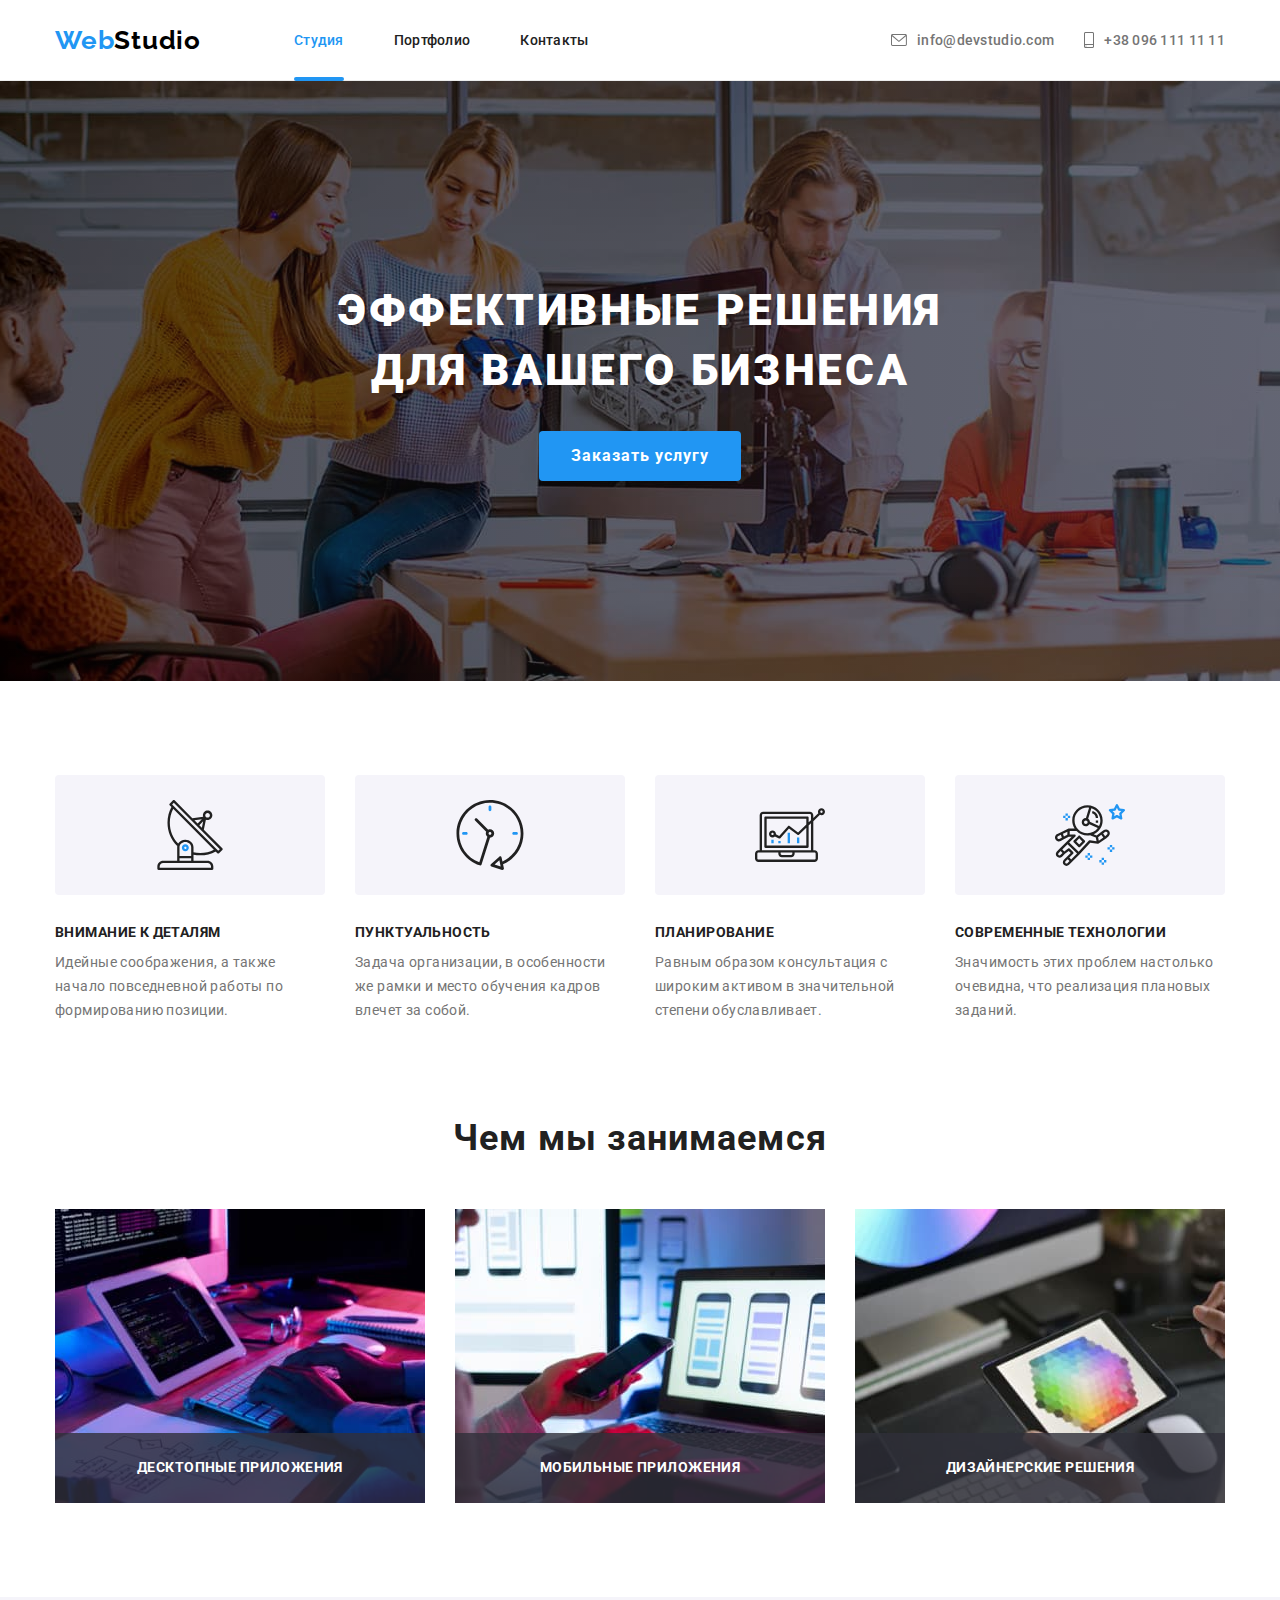
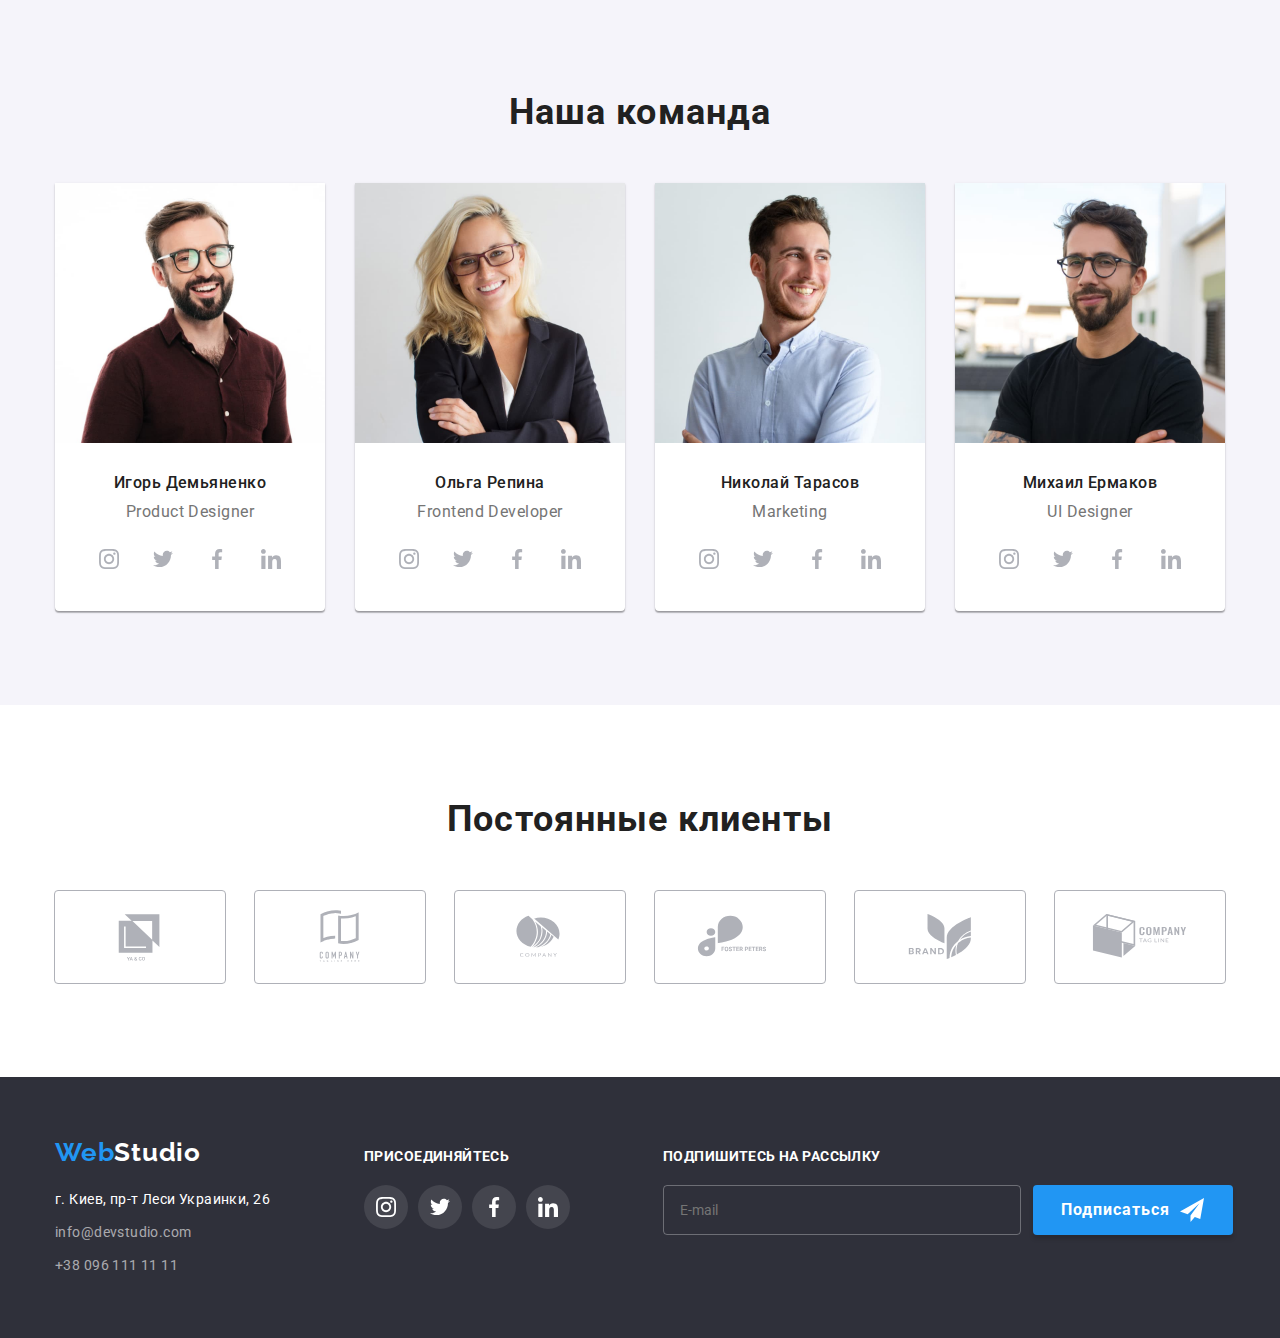
==== commit 23099d11: "update style form" ====
--- a/index.html
+++ b/index.html
@@ -440,7 +440,8 @@
                      <input class="footer-input-email"
                     type="email" 
                     name="email" id="user_email"
-                    placeholder="E-mail" /> 
+                    placeholder="E-mail" 
+                    required/> 
                     
                    
                     <button class="btn-email-send" type="submit">
@@ -462,34 +463,50 @@
             <h2 class="modal-title">Оставьте свои данные, мы вам перезвоним</h2>
             <form name="order-service" class="order-service" method="post" >
                 <div class="group" aria-labelledby="contact-details-head">
-                        <label for="user-name">Имя</label>
+                    <div class="form-field">
+                       <label for="user-name" class="form-label">Имя</label>
                         <input type="text" 
                         name="username" 
                         autofocus 
                         id="user-name" 
                         class="form-input"
-                        placeholder="name"
-                        required/>
-                       
-                        <label for="user-tel">Телефон</label>
+                        placeholder=" "
+                        required
+                        minlength="3" />
+                        <svg class="form-input-icon" width="18" height="18">
+                            <use href="./images/symbol-defs.svg#icon-person"></use>
+                        </svg>
+                    </div>
+                    
+                    <div class="form-field">
+                        <label for="user-tel" class="form-label">Телефон</label>
                         <input type="tel"
                          name="tel" 
                          id="user-tel" 
                          class="form-input"
-                         placeholder="tel"
+                         placeholder=" "
                          pattern=""
                          required/>
-
-                        <label for="user-email">Почта</label>
+                        <svg class="form-input-icon" width="18" height="18">
+                            <use href="./images/symbol-defs.svg#icon-phone"></use>
+                        </svg>
+                    </div>
+
+                    <div class="form-field">
+                        <label for="user-email" class="form-label">Почта</label>
                         <input type="email" 
                         name="email" 
                         id="user-email" 
                         class="form-input"
-                        placeholder="Email"
+                        placeholder=" "
                         pattern="[a-z0-9._%+-]+@[a-z0-9.-]+\.[a-z]{2,}$"
                         required/>
+                        <svg class="form-input-icon" width="18" height="18">
+                            <use href="./images/symbol-defs.svg#icon-email-black"></use>
+                        </svg>
+                    </div>
                 </div>
-                        <label for="user-feedback">Комментарий</label>
+                        <label for="user-feedback" class="form-label">Комментарий</label>
                         <textarea class="comment" 
                         name="feedback" 
                         id="user-feedback" 
@@ -498,17 +515,21 @@
                         class="form-input"></textarea>
                         
                         <div class="choice">
-                            <label>
-                                <input class="form-input"
-                                 type="checkbox"
-                                  name="check" >
-                                <svg class="choice-icon" width="16" height="15">
-                                    <use href="./images/symbol-defs.svg#icon-check"></use>
-                                </svg>
-                            </label>
+                           
+                               
+                                <label class="choice-label">
+                                    <input class="checkbox" type="checkbox" name="check">
+                                    <span class="checkbox-icon">
+                                        <svg  width="16" height="15">
+                                            <use href="./images/symbol-defs.svg#icon-check"></use>
+                                        </svg>
+                                    </span>
+                                
+                            <!-- <label></label>  -->
                             <legend>Соглашаюсь с рассылкой и принимаю
                                 <a href="#" target="_balnk">Условия договора</a>
                             </legend>
+                            </label>
                         </div>
 
                         <button type="submit" class="btn-submit ">Отправить</button>
--- a/css/styles.css
+++ b/css/styles.css
@@ -594,23 +594,16 @@
   width: 358px;
   height: 50px;
   padding: 0;
+  padding-left: 16px;
   margin-right: 12px;
   outline: none;
   border: 1px solid rgba(255, 255, 255, 0.3);
-  /* filter: drop-shadow(0px 4px 4px rgba(0, 0, 0, 0.15)); */
   box-sizing: border-box;
 
   border-radius: 4px;
   background-color: transparent;
 }
 
-.footer-input-email::placeholder {
-  /* .footer-input-email[type='email'] { */
-  padding: 15px auto 15px 16px; /* не работает !!!!!!!!!!!!!*/
-  box-sizing: border-box;
-  color: var(--text-color-p);
-  background-color: transparent;
-}
 .btn-email-send {
   width: 200px;
   height: 50px;
@@ -631,9 +624,15 @@
   border: none;
   box-shadow: 0px 4px 4px rgba(0, 0, 0, 0.15);
   border-radius: 4px;
+  transition: background-color 250ms ubic-bezier(0.4, 0, 0.2, 1);
 }
 .btn-email-send span {
   margin: 10px 10px 10px 28px;
+}
+
+.btn-email-send:hover,
+.btn-email-send:focus {
+  background-color: var(--bg-hover-button);
 }
 /* section Portfolio */
 .filter-list {
@@ -707,9 +706,6 @@
   display: block;
   min-width: 100%;
   height: auto;
-  /*transition: background-color 250ms cubic-bezier(0.4, 0, 0.2, 1),
-    color 250ms cubic-bezier(0.4, 0, 0.2, 1), box-shadow 250ms cubic-bezier(0.4, 0, 0.2, 1);
- overflow: hidden; */
 }
 .card-thumb {
   position: relative;
@@ -768,6 +764,8 @@
 
   letter-spacing: 0.03em;
 }
+/*end section Portfolio */
+
 /* modal  */
 .backdrop {
   position: fixed;
@@ -868,20 +866,21 @@
   /* identical to box height */
 
   letter-spacing: 0.01em;
-
+  cursor: pointer;
   color: var(--text-color-p);
 }
 .group {
   display: flex;
   flex-direction: column;
-}
-.modal-service label {
+  cursor: pointer;
+}
+.form-label {
   margin-bottom: 4px;
 }
 .form-input {
   width: 100%;
   height: 40px;
-
+  cursor: pointer;
   margin-bottom: 10px;
   border: 1px solid rgba(33, 33, 33, 0.2);
   box-sizing: border-box;
@@ -892,29 +891,57 @@
 .form-input[type='text'],
 .form-input[type='email'],
 .form-input[type='tel'] {
-  padding: 11px 12px;
-}
-.group input:active,
-.group input:hover,
-.group input:focus,
+  padding: 11px 42px;
+}
+
+.form-input::placeholder {
+  margin: 11px auto 11px 12px;
+  color: var(--text-color-p);
+  background-color: transparent;
+}
+.form-field {
+  position: relative;
+}
+
+.form-input-icon {
+  width: 18px;
+  height: 18px;
+  position: absolute;
+  top: 50%;
+  left: 12px;
+  transform: translateY(-50%);
+  fill: var(--text-color-h);
+  transition: fill 250ms cubic-bezier(0.4, 0, 0.2, 1);
+}
+.form-input:active,
+.form-input:hover,
+.form-input:focus,
 .comment:active,
 .comment:focus,
 .comment:hover {
   border: 1px solid var(--accent-color);
 }
-.form-input::placeholder {
-  margin: 11px auto 11px 12px;
-  color: var(--text-color-p);
+
+.form-input:active ~ .form-input-icon,
+.form-input:hover ~ .form-input-icon,
+.form-input:focus ~ .form-input-icon,
+.form-input:not(:placeholder-shown) + .form-input-icon {
+  fill: var(--accent-color);
+}
+.form-input:not(:placeholder-shown) {
+  border: 1px solid var(--accent-color);
+}
+.form-field:focus-within > .form-input-icon {
+  fill: var(--accent-color);
+}
+.form-field:focus-within > .form-input {
+  border: 1px solid var(--accent-color);
   background-color: transparent;
 }
-/* .form-input:placeholder-shown {
+.form-input:placeholder-shown {
   border: 1px solid rgba(33, 33, 33, 0.2);
   background-color: transparent;
-} */
-/* 
-.form-input:not(:placeholder-shown) {
-  border: 1px solid var(--accent-color);
-} */
+}
 
 .comment {
   height: 120px;
@@ -925,6 +952,7 @@
   border-radius: 4px;
   outline: none;
   transition: border-color 250ms cubic-bezier(0.4, 0, 0.2, 1);
+  cursor: pointer;
 }
 .order-service legend {
   font-size: 14px;
@@ -939,20 +967,47 @@
   align-items: center;
   margin-bottom: 30px;
 }
-.choice label {
+.choice-label {
+  position: relative;
   margin: 0;
-  margin-right: 8.38px;
-}
-.choice input[type='checkbox'] {
+  padding: 0;
+  display: flex;
+  justify-content: center;
+  align-items: center;
+}
+.checkbox {
   width: 16px;
   height: 15px;
+
+  margin: 0;
+  margin-right: 8px;
+  appearance: none;
+  -webkit-appearance: none;
+  -moz-appearance: none;
+  border-radius: 2px;
   border: 1px solid var(--text-color-h);
+  box-sizing: border-box;
   outline: none;
+}
+
+.checkbox-icon {
+  position: absolute;
+  top: 57%;
+  left: 0px;
   visibility: hidden;
-  /* background-color: var(); */
-}
-.choice-icon {
-  position: absolute;
+  opacity: 0;
+  background-size: contain;
+  background-origin: border-box;
+
+  transition: visibility 250ms cubic-bezier(0.4, 0, 0.2, 1);
+}
+.checkbox:checked {
+  border: none;
+}
+.checkbox:checked + .checkbox-icon {
+  visibility: visible;
+  opacity: 1;
+  transform: translateY(-50%);
 }
 .btn-submit {
   width: 200px;
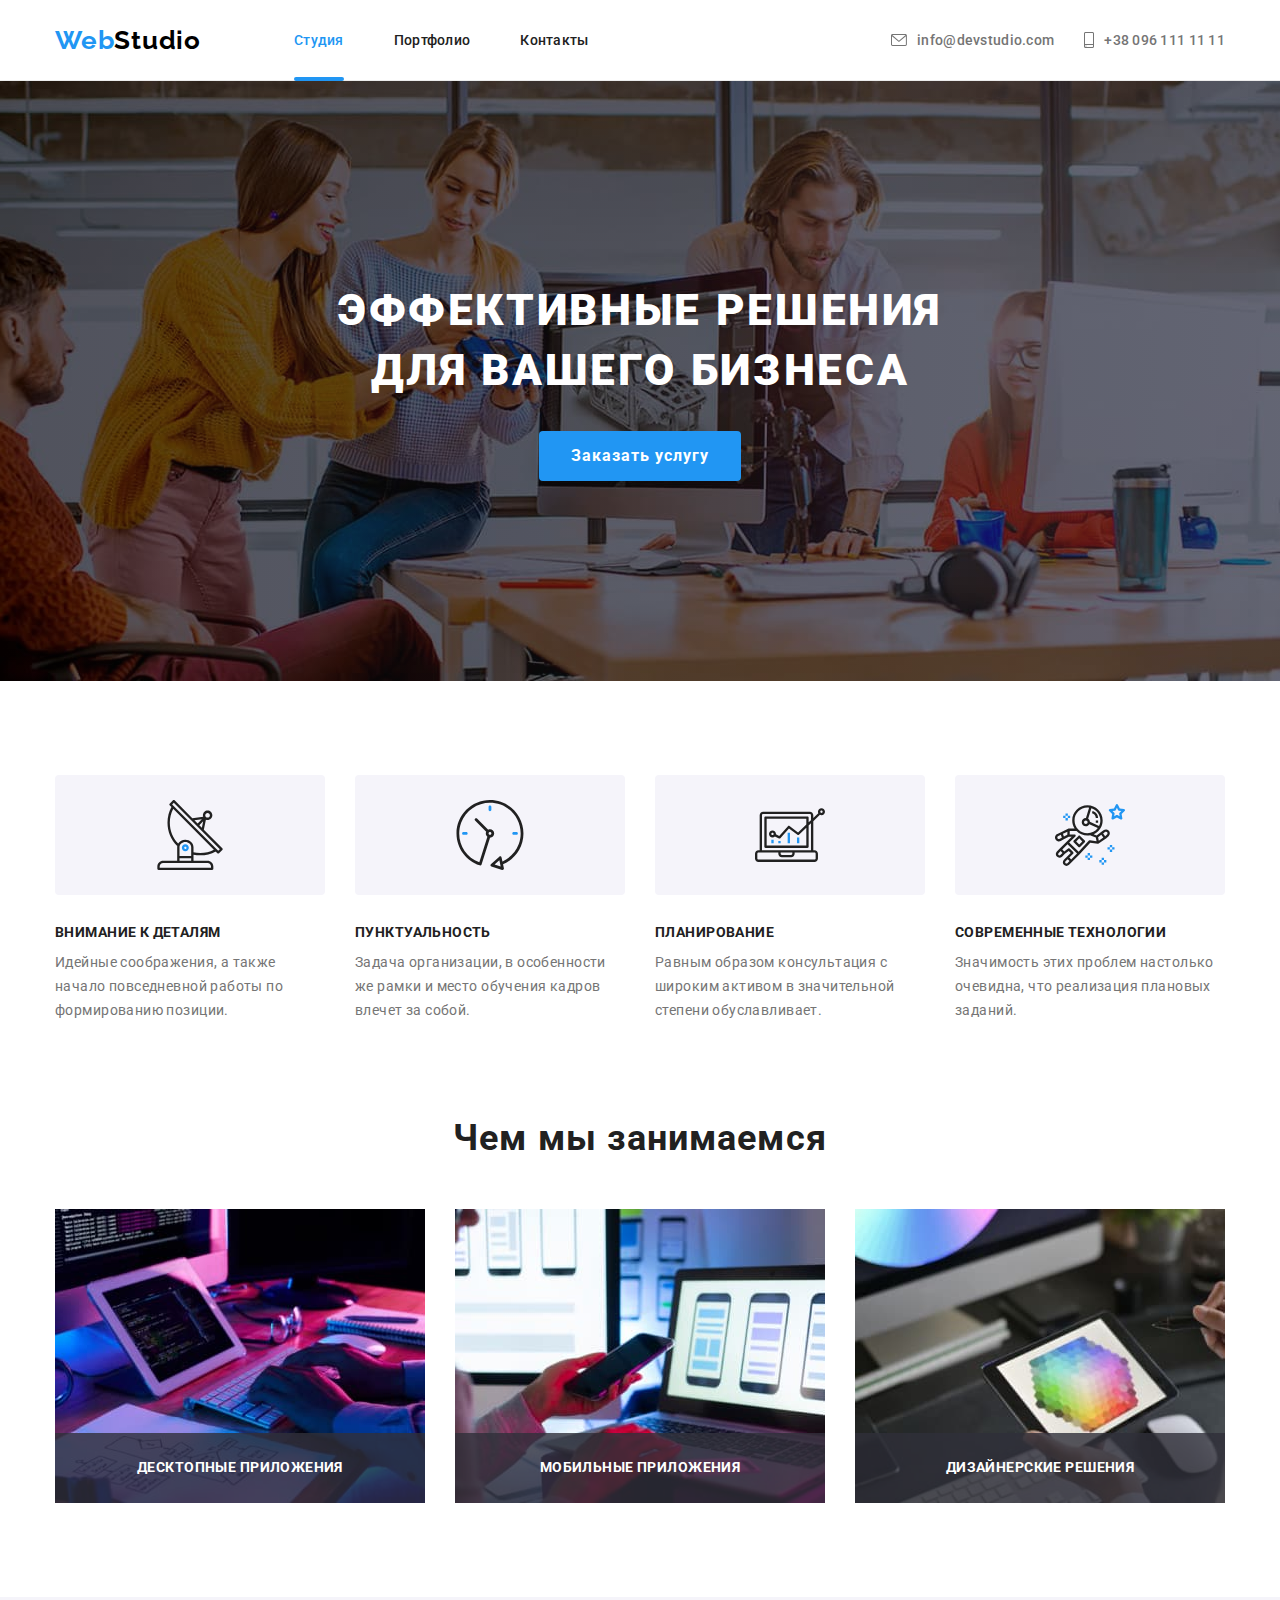
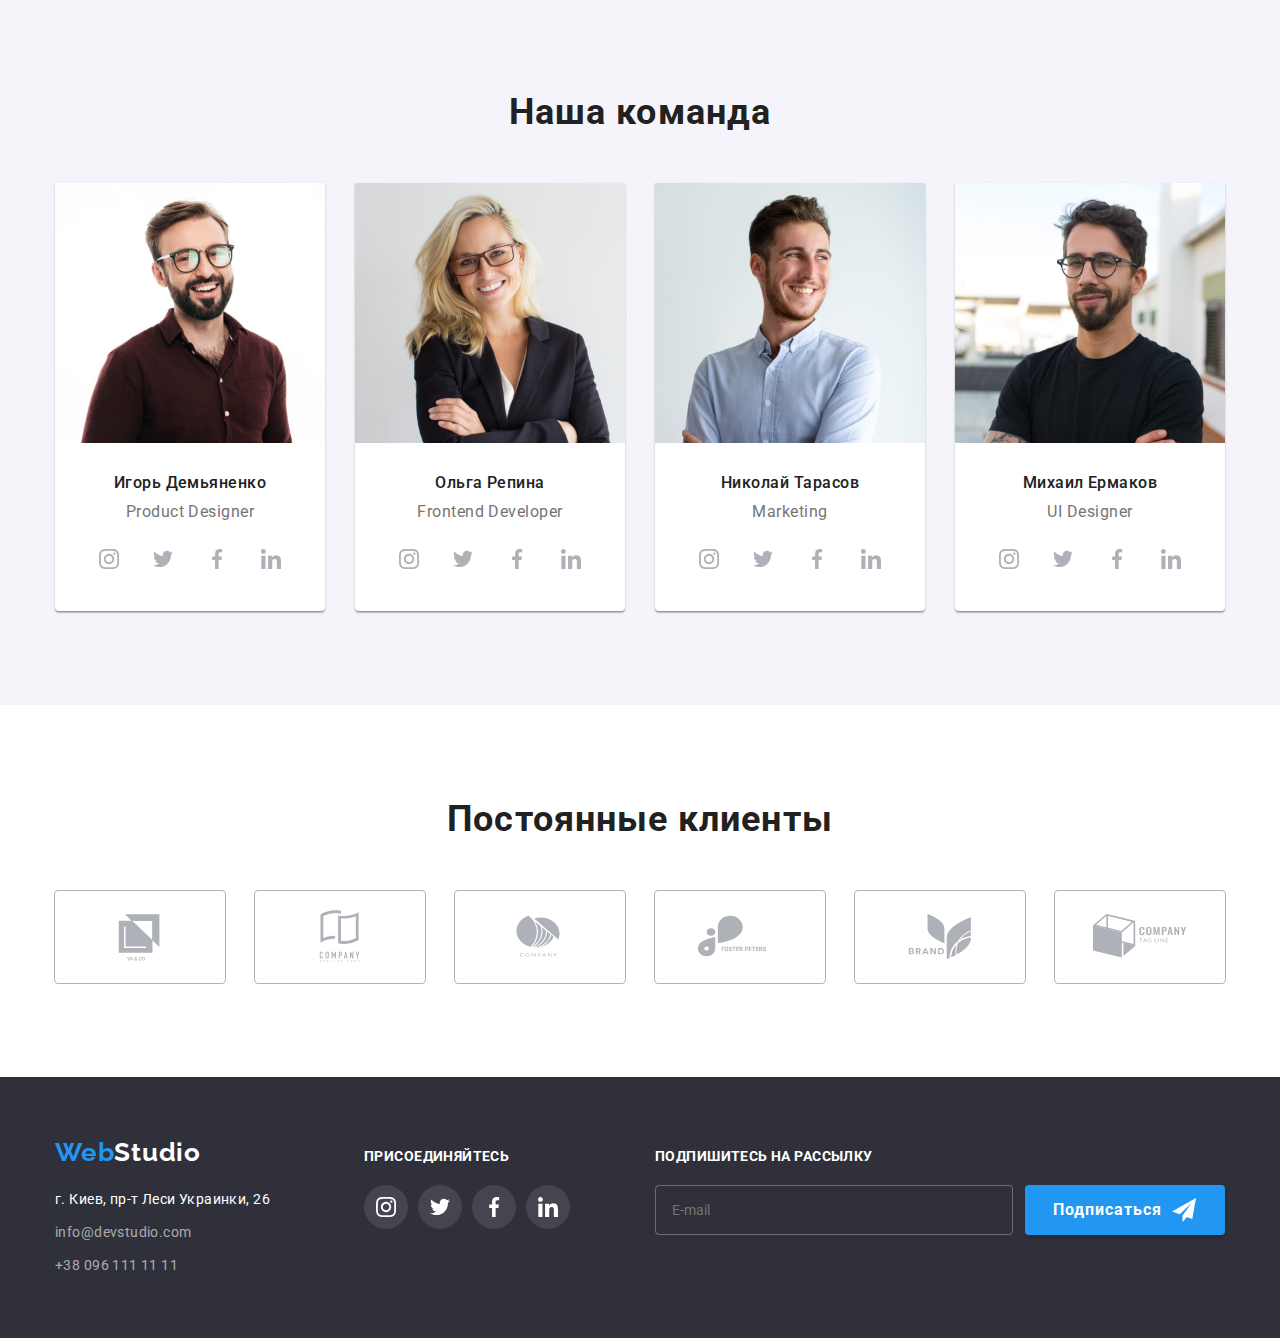
==== commit 48be9b89: "update style form" ====
--- a/index.html
+++ b/index.html
@@ -460,9 +460,9 @@
     <!--модальне вікно-->
     <div class="backdrop is-hidden" data-modal>
         <div class="modal modal-service">
-            <h2 class="modal-title">Оставьте свои данные, мы вам перезвоним</h2>
+            <p class="modal-title">Оставьте свои данные, мы вам перезвоним</p>
             <form name="order-service" class="order-service" method="post" >
-                <div class="group" aria-labelledby="contact-details-head">
+                <div class="group" >
                     <div class="form-field">
                        <label for="user-name" class="form-label">Имя</label>
                         <input type="text" 
@@ -485,8 +485,9 @@
                          id="user-tel" 
                          class="form-input"
                          placeholder=" "
-                         pattern=""
+                         
                          required/>
+                       
                         <svg class="form-input-icon" width="18" height="18">
                             <use href="./images/symbol-defs.svg#icon-phone"></use>
                         </svg>
@@ -506,31 +507,28 @@
                         </svg>
                     </div>
                 </div>
+                    <div class="form-field">
                         <label for="user-feedback" class="form-label">Комментарий</label>
-                        <textarea class="comment" 
-                        name="feedback" 
+                        <textarea
+                        class="comment" 
+                        name="user-feedback" 
                         id="user-feedback" 
-                        rows="5" 
-                        placeholder="Введите текст"
-                        class="form-input"></textarea>
-                        
-                        <div class="choice">
-                           
-                               
-                                <label class="choice-label">
+                        placeholder="Введите текст">
+                        </textarea>
+                    </div>
+                    <div class="choice">
+                        <label class="choice-label">
                                     <input class="checkbox" type="checkbox" name="check">
                                     <span class="checkbox-icon">
                                         <svg  width="16" height="15">
                                             <use href="./images/symbol-defs.svg#icon-check"></use>
                                         </svg>
                                     </span>
-                                
-                            <!-- <label></label>  -->
-                            <legend>Соглашаюсь с рассылкой и принимаю
-                                <a href="#" target="_balnk">Условия договора</a>
-                            </legend>
+                                  Соглашаюсь с рассылкой и принимаю
+                                <a href="#" target="_balnk" rel="noopener noreferrer" >Условия договора</a>
+                            
                             </label>
-                        </div>
+                    </div>
 
                         <button type="submit" class="btn-submit ">Отправить</button>
                 
--- a/css/styles.css
+++ b/css/styles.css
@@ -5,6 +5,7 @@
   --text-color-logo: #000000;
   --text-color-hover: #ffffff;
   --text-color-logo-footer: #ffffff;
+  --form-color-placeholder: rgba(117, 117, 117, 0.5);
   --bg-color-main: #ffffff; /*background-color section  */
   --bg-color-card: #ffffff;
   --bg-color-header: #ffffff;
@@ -151,8 +152,7 @@
 }
 
 .link.current::after,
-.nav-list .link::after,
-.nav-address-item::after {
+.nav-list .link::after {
   position: absolute;
   content: '';
   bottom: -1px;
@@ -165,8 +165,7 @@
     opacity 250ms cubic-bezier(0.4, 0, 0.2, 1);
 }
 
-.nav-list .link::after,
-.nav-address-item::after {
+.nav-list .link::after {
   opacity: 0;
   transform: scale(0);
   transition: transform 250ms cubic-bezier(0.4, 0, 0.2, 1);
@@ -177,9 +176,7 @@
   transform: scale(1);
 }
 .nav-list .link:hover::after,
-.nav-list .link:focus::after,
-.nav-address-item:hover::after,
-.nav-address-item:focus::after {
+.nav-list .link:focus::after {
   opacity: 1;
   transform: scale(1);
 }
@@ -545,9 +542,9 @@
   color: var(--link-color-address);
   transition: color 250ms cubic-bezier(0.4, 0, 0.2, 1);
 }
-.social-footer {
+/* .social-footer {
   margin-right: 93px;
-}
+} */
 .social-footer-title {
   margin-bottom: 20px;
   font-weight: 700;
@@ -585,7 +582,9 @@
   background-color: var(--accent-color);
   fill: var(--social-color-hover);
 }
-
+.form-footer {
+  margin-left: auto;
+}
 .email-input {
   display: flex;
   flex-wrap: nowrap;
@@ -599,8 +598,8 @@
   outline: none;
   border: 1px solid rgba(255, 255, 255, 0.3);
   box-sizing: border-box;
-
   border-radius: 4px;
+  color: var(--link-color-address);
   background-color: transparent;
 }
 
@@ -745,9 +744,7 @@
 }
 .portfolio-card .title {
   margin: 0;
-  transition: background-color 250ms cubic-bezier(0.4, 0, 0.2, 1),
-    color 250ms cubic-bezier(0.4, 0, 0.2, 1), box-shadow 250ms cubic-bezier(0.4, 0, 0.2, 1);
-
+  color: var(--text-color-h);
   font-weight: 700;
   font-size: 18px;
   line-height: 2;
@@ -851,7 +848,7 @@
   margin-bottom: 12px;
   font-weight: 700;
   font-size: 20px;
-  line-height: 23px;
+  line-height: 1.15;
   text-align: center;
   letter-spacing: 0.03em;
 
@@ -860,7 +857,7 @@
 .order-service {
   display: flex;
   flex-direction: column;
-  margin-bottom: 10px;
+  /* margin-bottom: 10px; */
   font-size: 12px;
   line-height: 1.17;
   /* identical to box height */
@@ -875,7 +872,9 @@
   cursor: pointer;
 }
 .form-label {
+  display: block;
   margin-bottom: 4px;
+  resize: none;
 }
 .form-input {
   width: 100%;
@@ -909,41 +908,12 @@
   position: absolute;
   top: 50%;
   left: 12px;
-  transform: translateY(-50%);
+  transform: translateY(-30%);
   fill: var(--text-color-h);
   transition: fill 250ms cubic-bezier(0.4, 0, 0.2, 1);
 }
-.form-input:active,
-.form-input:hover,
-.form-input:focus,
-.comment:active,
-.comment:focus,
-.comment:hover {
-  border: 1px solid var(--accent-color);
-}
-
-.form-input:active ~ .form-input-icon,
-.form-input:hover ~ .form-input-icon,
-.form-input:focus ~ .form-input-icon,
-.form-input:not(:placeholder-shown) + .form-input-icon {
-  fill: var(--accent-color);
-}
-.form-input:not(:placeholder-shown) {
-  border: 1px solid var(--accent-color);
-}
-.form-field:focus-within > .form-input-icon {
-  fill: var(--accent-color);
-}
-.form-field:focus-within > .form-input {
-  border: 1px solid var(--accent-color);
-  background-color: transparent;
-}
-.form-input:placeholder-shown {
-  border: 1px solid rgba(33, 33, 33, 0.2);
-  background-color: transparent;
-}
-
 .comment {
+  width: 100%;
   height: 120px;
   padding: 12px 16px;
   margin-bottom: 20px;
@@ -951,21 +921,65 @@
   box-sizing: border-box;
   border-radius: 4px;
   outline: none;
+  cursor: pointer;
+  resize: none;
+  color: var(--form-color-placeholder);
   transition: border-color 250ms cubic-bezier(0.4, 0, 0.2, 1);
-  cursor: pointer;
-}
-.order-service legend {
+}
+
+.comment::placeholder {
+  font-weight: 400;
   font-size: 14px;
-  line-height: 1.71;
-  /* identical to box height, or 171% */
-
-  letter-spacing: 0.03em;
-}
+  line-height: 1.14;
+  letter-spacing: 0.01em;
+  color: var(--form-color-placeholder);
+  background-color: transparent;
+}
+.form-input:active,
+.form-input:hover,
+.form-input:focus,
+.comment:active,
+.comment:focus,
+.comment:hover {
+  background-color: transparent;
+  border: 1px solid var(--accent-color);
+}
+
+.form-input:active ~ .form-input-icon,
+.form-input:hover ~ .form-input-icon,
+.form-input:focus ~ .form-input-icon,
+.form-input:not(:placeholder-shown) + .form-input-icon {
+  fill: var(--accent-color);
+}
+/* :placeholder-shown 
+Вводите текст в поля формы 
+и цвет рамки поля изменится
+ на синий как только пропадёт плейсхолдер. */
+.form-input:placeholder-shown,
+.comment:placeholder-shown {
+  border: 1px solid rgba(33, 33, 33, 0.2);
+  background-color: var(--bg-color-main);
+}
+
+.form-input:not(:placeholder-shown),
+.comment:not(:placeholder-shown) {
+  border: 1px solid var(--accent-color);
+  background-color: transparent;
+}
+.form-field:focus-within > .form-input-icon {
+  fill: var(--accent-color);
+}
+.form-field:focus-within > .form-input {
+  border: 1px solid var(--accent-color);
+  background-color: transparent;
+}
+
 .choice {
   display: flex;
   justify-content: center;
   align-items: center;
   margin-bottom: 30px;
+  letter-spacing: 0.03em;
 }
 .choice-label {
   position: relative;
@@ -974,6 +988,13 @@
   display: flex;
   justify-content: center;
   align-items: center;
+  font-style: normal;
+  font-weight: 400;
+  font-size: 14px;
+  line-height: 1.71;
+  /* identical to box height, or 171% */
+
+  letter-spacing: 0.03em;
 }
 .checkbox {
   width: 16px;
@@ -1009,15 +1030,15 @@
   opacity: 1;
   transform: translateY(-50%);
 }
+.choice a {
+  color: var(--accent-color);
+}
 .btn-submit {
   width: 200px;
   height: 50px;
 
   padding: 10px auto;
   margin: 0 auto;
-
-  /* align-items: center;
-  text-align: center; */
 
   font-weight: 700;
   font-size: 16px;
@@ -1025,7 +1046,6 @@
   /* identical to box height, or 188% */
 
   letter-spacing: 0.06em;
-
   color: var(--btn-text-color);
   background: var(--accent-color);
   border: none;
